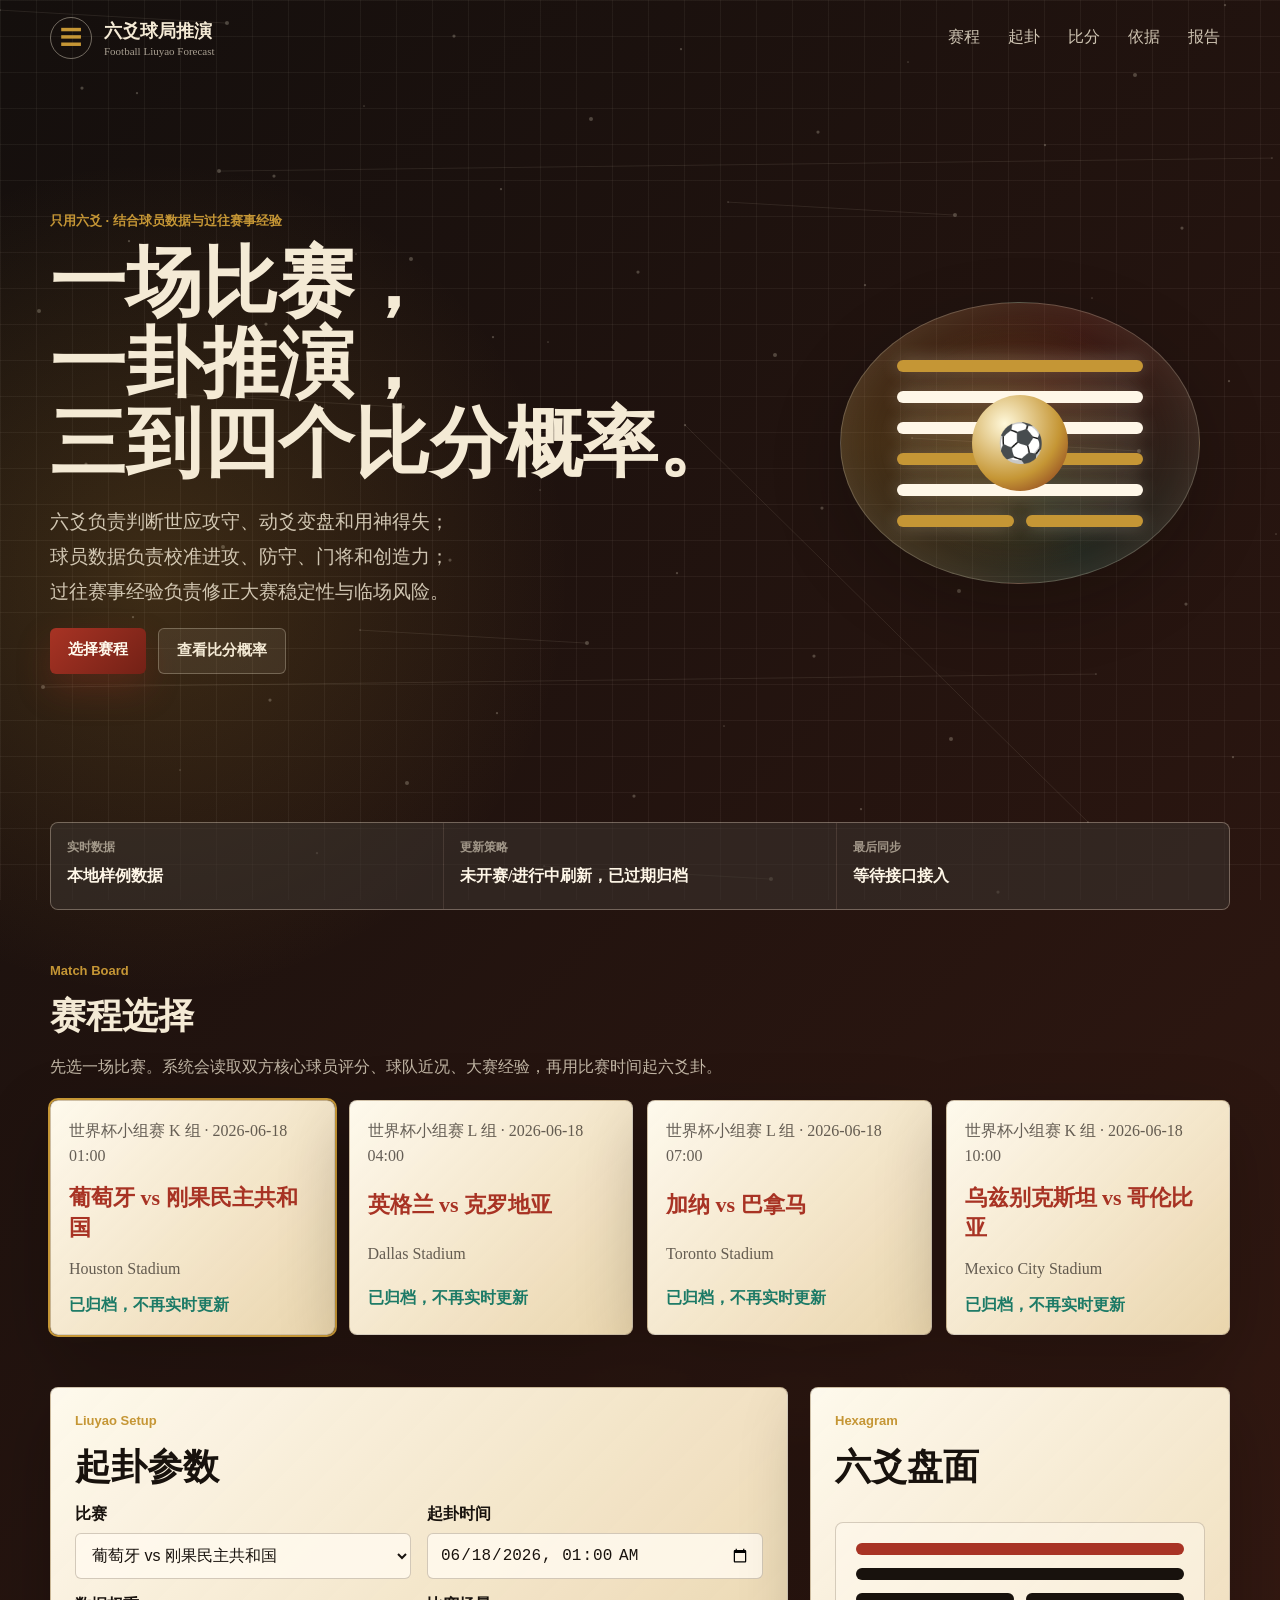
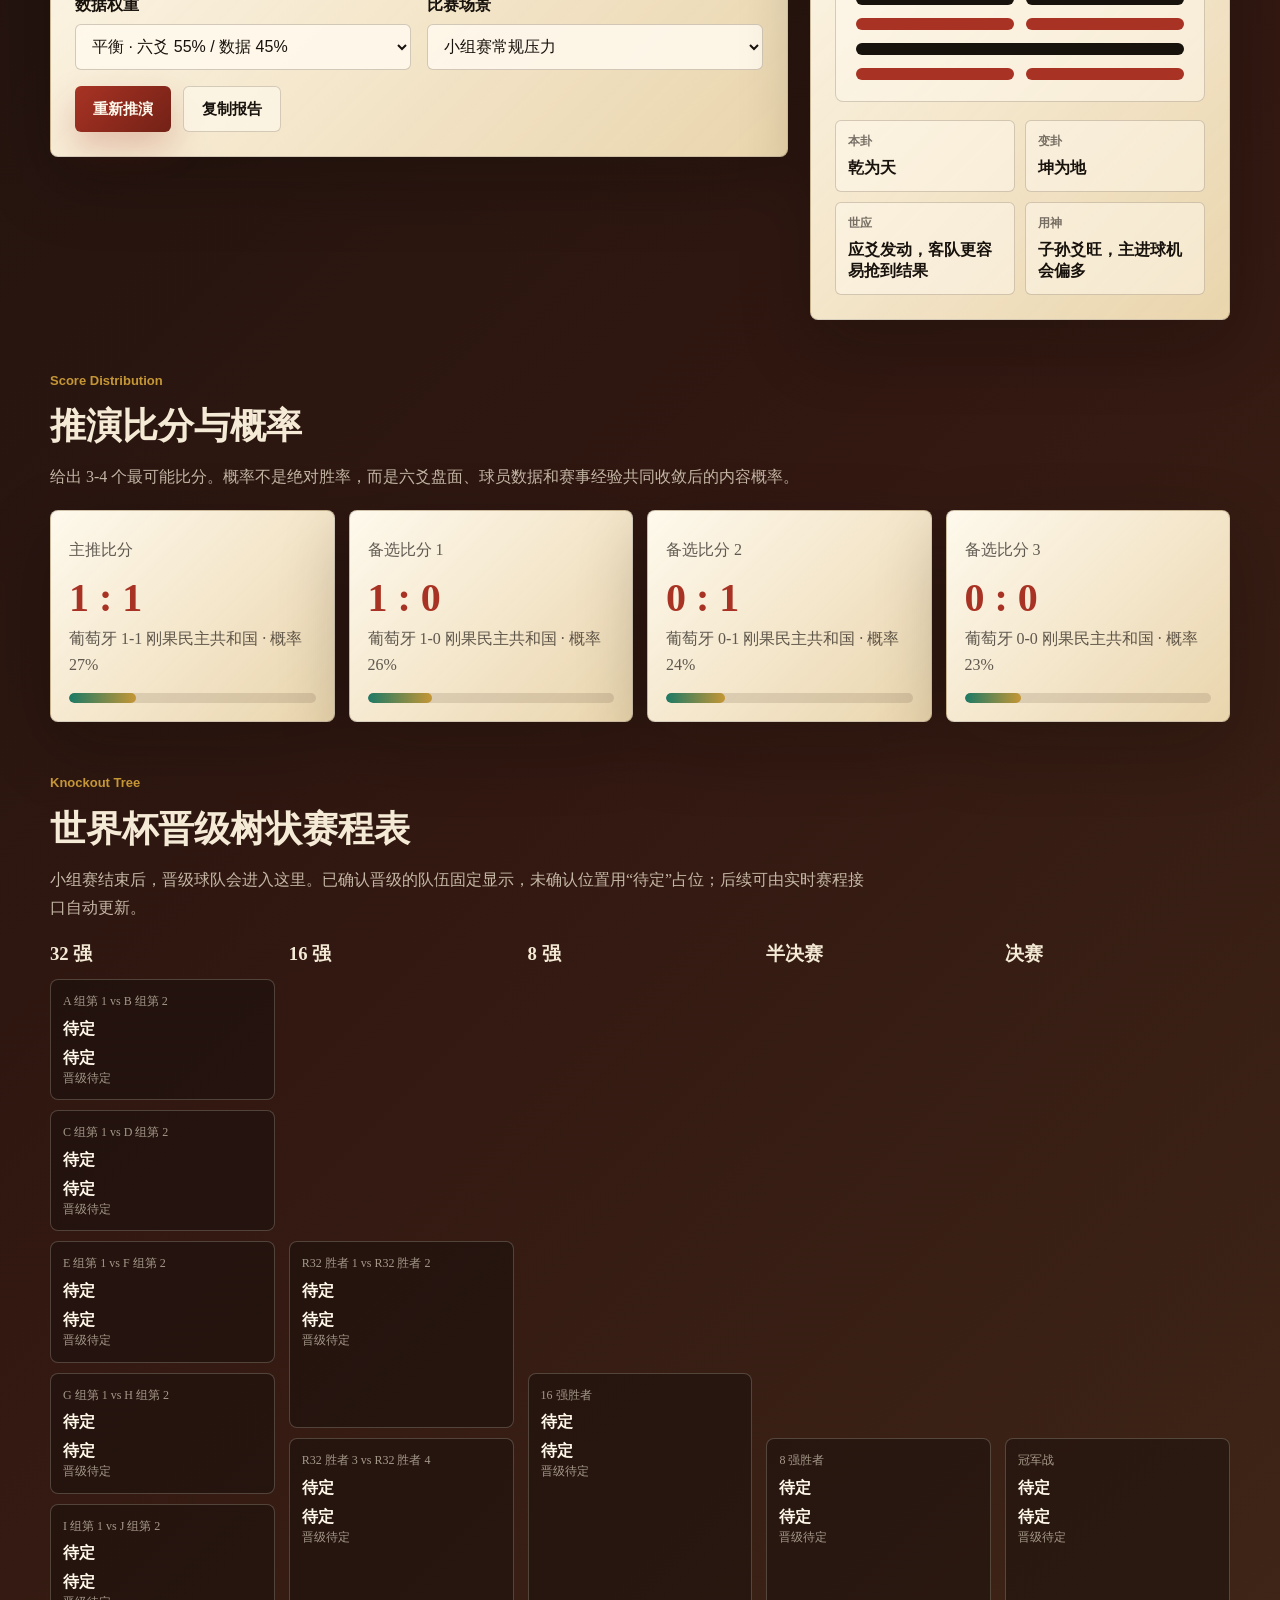
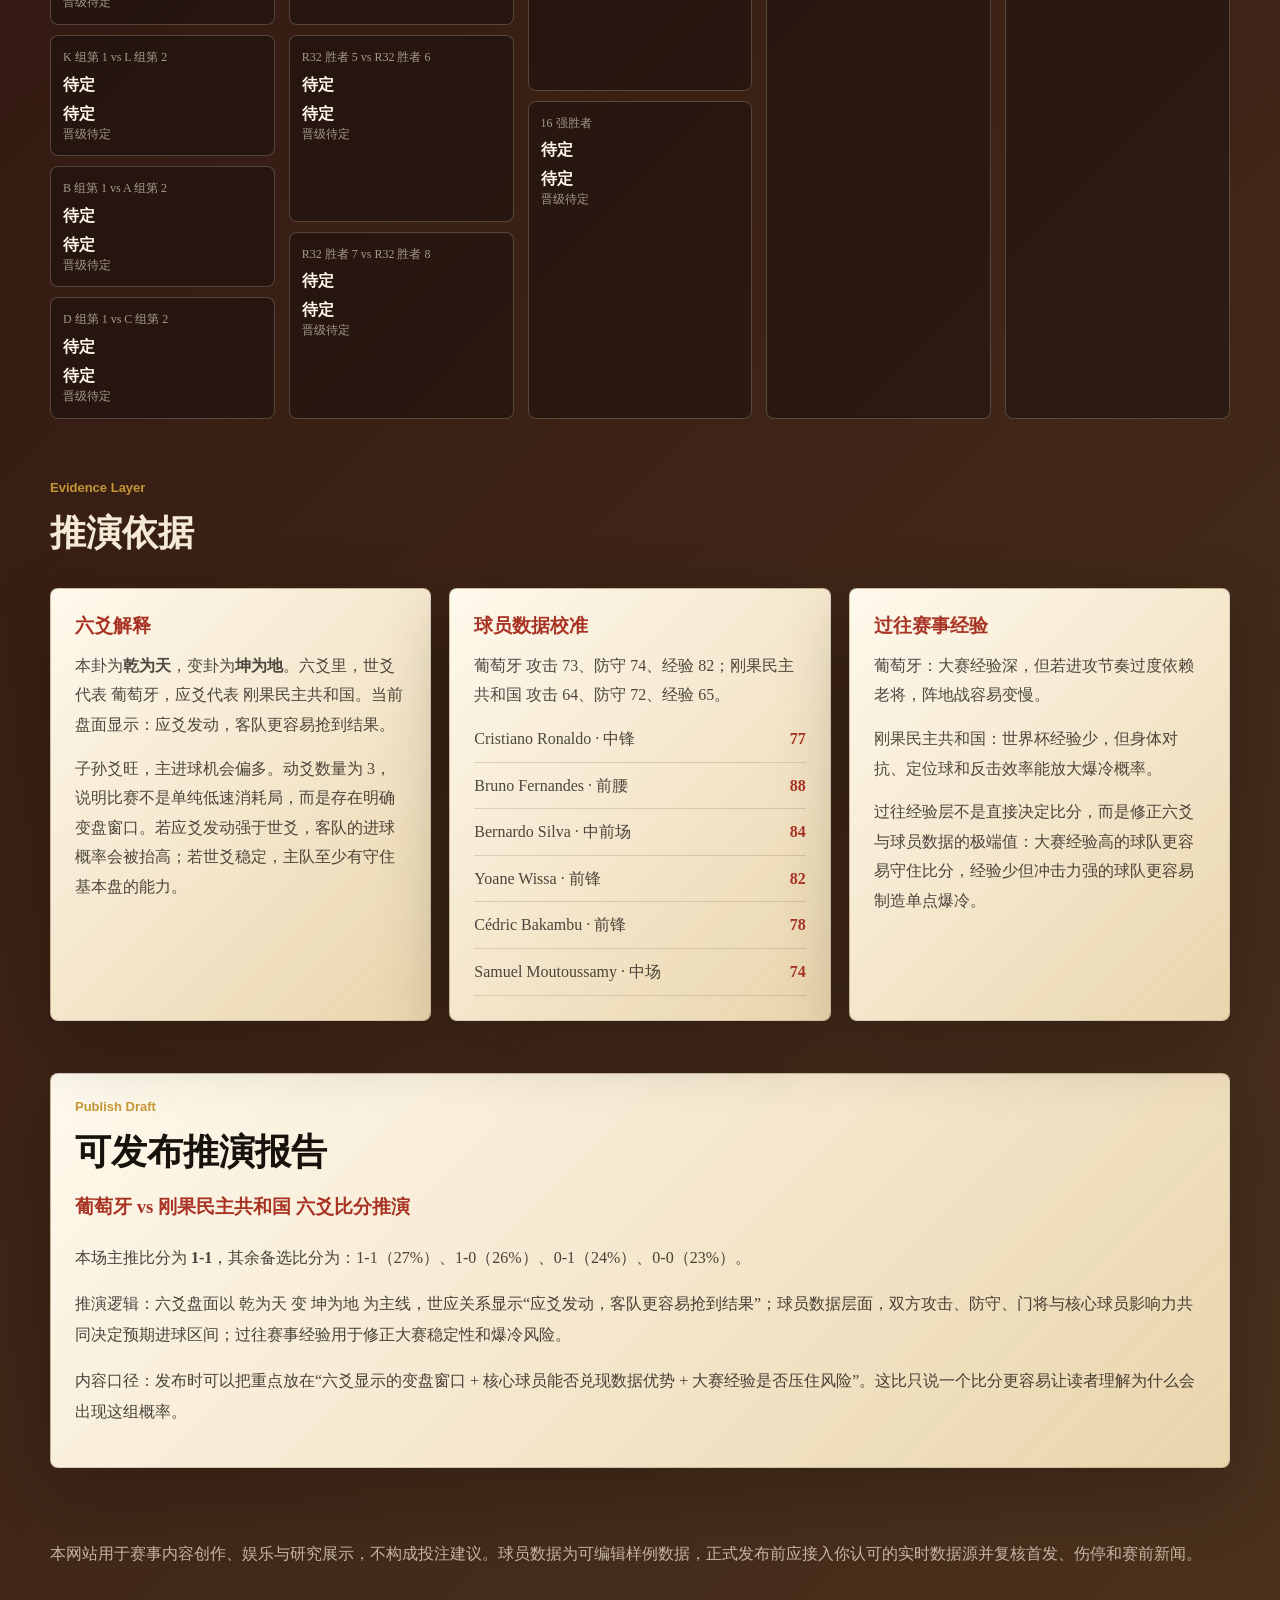
==== index.html @ 59a8d01c "Add files via upload" ====
<!doctype html>
<html lang="zh-CN">
  <head>
    <meta charset="UTF-8" />
    <meta name="viewport" content="width=device-width, initial-scale=1.0" />
    <title>六爻球局推演 | World Cup Liuyao Lab</title>
    <link rel="stylesheet" href="./styles.css" />
  </head>
  <body>
    <canvas id="sky" aria-hidden="true"></canvas>
    <div class="page-shell">
      <header class="site-header">
        <a class="brand" href="./index.html" aria-label="六爻球局推演首页">
          <span class="brand-mark">☰</span>
          <span>
            <strong>六爻球局推演</strong>
            <small>Football Liuyao Forecast</small>
          </span>
        </a>
        <nav class="top-nav" aria-label="主导航">
          <a href="#matches">赛程</a>
          <a href="#reading">起卦</a>
          <a href="#scores">比分</a>
          <a href="#evidence">依据</a>
          <a href="#report">报告</a>
        </nav>
      </header>

      <main>
        <section class="hero" aria-labelledby="hero-title">
          <div class="hero-copy">
            <p class="eyebrow">只用六爻 · 结合球员数据与过往赛事经验</p>
            <h1 id="hero-title">
              <span>一场比赛，</span>
              <span>一卦推演，</span>
              <span>三到四个比分概率。</span>
            </h1>
            <p class="hero-lead">
              <span>六爻负责判断世应攻守、动爻变盘和用神得失；</span>
              <span>球员数据负责校准进攻、防守、门将和创造力；</span>
              <span>过往赛事经验负责修正大赛稳定性与临场风险。</span>
            </p>
            <div class="hero-actions">
              <a class="primary-link" href="#matches">选择赛程</a>
              <a class="ghost-link" href="#scores">查看比分概率</a>
            </div>
          </div>

          <div class="hexagram-stage" aria-label="六爻动态卦象">
            <div id="hero-hexagram" class="hero-hexagram"></div>
            <div class="hexagram-core">⚽</div>
          </div>
        </section>

        <section class="live-strip" aria-label="实时数据状态">
          <div>
            <span>实时数据</span>
            <strong id="live-source">本地样例数据</strong>
          </div>
          <div>
            <span>更新策略</span>
            <strong>未开赛/进行中刷新，已过期归档</strong>
          </div>
          <div>
            <span>最后同步</span>
            <strong id="last-sync">等待接口接入</strong>
          </div>
        </section>

        <section id="matches" class="section-block" aria-labelledby="matches-title">
          <div class="section-title">
            <p class="eyebrow">Match Board</p>
            <h2 id="matches-title">赛程选择</h2>
            <p>先选一场比赛。系统会读取双方核心球员评分、球队近况、大赛经验，再用比赛时间起六爻卦。</p>
          </div>
          <div id="match-list" class="match-list"></div>
        </section>

        <section id="reading" class="reading-grid" aria-labelledby="reading-title">
          <div class="panel control-panel">
            <div class="panel-head">
              <p class="eyebrow">Liuyao Setup</p>
              <h2 id="reading-title">起卦参数</h2>
            </div>
            <form id="match-form">
              <label>
                比赛
                <select id="match-select" name="match"></select>
              </label>
              <label>
                起卦时间
                <input id="cast-time" type="datetime-local" value="2026-06-18T01:00" />
              </label>
              <label>
                数据权重
                <select id="data-weight">
                  <option value="balanced" selected>平衡 · 六爻 55% / 数据 45%</option>
                  <option value="liuyao">偏六爻 · 六爻 70% / 数据 30%</option>
                  <option value="data">偏数据 · 六爻 35% / 数据 65%</option>
                </select>
              </label>
              <label>
                比赛场景
                <select id="match-context">
                  <option value="group" selected>小组赛常规压力</option>
                  <option value="mustwin">必须抢分</option>
                  <option value="cautious">双方谨慎</option>
                </select>
              </label>
              <div class="button-row">
                <button type="submit">重新推演</button>
                <button id="copy-report" type="button" class="secondary-button">复制报告</button>
              </div>
            </form>
          </div>

          <aside class="panel hexagram-panel">
            <div class="panel-head">
              <p class="eyebrow">Hexagram</p>
              <h2>六爻盘面</h2>
            </div>
            <div id="hexagram-lines" class="hexagram-lines"></div>
            <dl class="signal-list">
              <div><dt>本卦</dt><dd id="base-gua">雷火丰</dd></div>
              <div><dt>变卦</dt><dd id="changed-gua">风雷益</dd></div>
              <div><dt>世应</dt><dd id="shi-ying">世爻受制，应爻发动</dd></div>
              <div><dt>用神</dt><dd id="useful-god">子孙爻主进球</dd></div>
            </dl>
          </aside>
        </section>

        <section id="scores" class="section-block" aria-labelledby="scores-title">
          <div class="section-title">
            <p class="eyebrow">Score Distribution</p>
            <h2 id="scores-title">推演比分与概率</h2>
            <p>给出 3-4 个最可能比分。概率不是绝对胜率，而是六爻盘面、球员数据和赛事经验共同收敛后的内容概率。</p>
          </div>
          <div id="score-list" class="score-list"></div>
        </section>

        <section id="bracket" class="section-block" aria-labelledby="bracket-title">
          <div class="section-title">
            <p class="eyebrow">Knockout Tree</p>
            <h2 id="bracket-title">世界杯晋级树状赛程表</h2>
            <p>小组赛结束后，晋级球队会进入这里。已确认晋级的队伍固定显示，未确认位置用“待定”占位；后续可由实时赛程接口自动更新。</p>
          </div>
          <div id="bracket-tree" class="bracket-tree"></div>
        </section>

        <section id="evidence" class="evidence-grid" aria-labelledby="evidence-title">
          <div class="section-title wide-title">
            <p class="eyebrow">Evidence Layer</p>
            <h2 id="evidence-title">推演依据</h2>
          </div>
          <article class="panel evidence-panel">
            <h3>六爻解释</h3>
            <div id="liuyao-analysis" class="analysis-copy"></div>
          </article>
          <article class="panel evidence-panel">
            <h3>球员数据校准</h3>
            <div id="player-analysis" class="analysis-copy"></div>
          </article>
          <article class="panel evidence-panel">
            <h3>过往赛事经验</h3>
            <div id="history-analysis" class="analysis-copy"></div>
          </article>
        </section>

        <section id="report" class="panel report-panel" aria-labelledby="report-title">
          <div class="panel-head">
            <p class="eyebrow">Publish Draft</p>
            <h2 id="report-title">可发布推演报告</h2>
          </div>
          <div id="report-body" class="report-body"></div>
        </section>
      </main>

      <footer class="site-footer">
        <p>本网站用于赛事内容创作、娱乐与研究展示，不构成投注建议。球员数据为可编辑样例数据，正式发布前应接入你认可的实时数据源并复核首发、伤停和赛前新闻。</p>
      </footer>
    </div>

    <script src="./data.js"></script>
    <script src="./app.js"></script>
  </body>
</html>
---- styles.css ----
:root {
  --ink: #18120d;
  --paper: #f4ead5;
  --paper-strong: #fff7e8;
  --line: rgba(73, 51, 30, 0.22);
  --gold: #c59635;
  --red: #a83324;
  --jade: #1c7a66;
  --night: #24160f;
  --shadow: 0 24px 70px rgba(10, 8, 6, 0.24);
}

* {
  box-sizing: border-box;
  min-width: 0;
}

html {
  scroll-behavior: smooth;
}

body {
  margin: 0;
  color: var(--ink);
  font-family: "Microsoft YaHei", "Noto Serif SC", serif;
  background:
    radial-gradient(circle at 12% 12%, rgba(197, 150, 53, 0.2), transparent 26rem),
    linear-gradient(135deg, #140f0d, #321811 48%, #4a321d);
  overflow-x: hidden;
}

body::before {
  position: fixed;
  inset: 0;
  z-index: -2;
  content: "";
  background-image:
    linear-gradient(rgba(244, 234, 213, 0.055) 1px, transparent 1px),
    linear-gradient(90deg, rgba(244, 234, 213, 0.055) 1px, transparent 1px);
  background-size: 36px 36px;
}

#sky {
  position: fixed;
  inset: 0;
  z-index: -1;
  width: 100%;
  height: 100%;
  opacity: 0.58;
}

.page-shell {
  width: min(1180px, calc(100% - 32px));
  margin: 0 auto;
}

.site-header {
  display: flex;
  align-items: center;
  justify-content: space-between;
  min-height: 76px;
  gap: 20px;
  color: var(--paper);
}

.brand {
  display: inline-flex;
  align-items: center;
  gap: 12px;
  color: inherit;
  text-decoration: none;
}

.brand-mark {
  display: grid;
  width: 42px;
  height: 42px;
  place-items: center;
  border: 1px solid rgba(244, 234, 213, 0.42);
  border-radius: 50%;
  color: var(--gold);
  font-size: 22px;
}

.brand strong,
.brand small {
  display: block;
}

.brand strong {
  font-size: 18px;
}

.brand small {
  margin-top: 2px;
  color: rgba(244, 234, 213, 0.65);
  font-size: 11px;
  font-family: Georgia, serif;
}

.top-nav {
  display: flex;
  flex-wrap: wrap;
  justify-content: flex-end;
  gap: 8px;
}

.top-nav a {
  color: rgba(244, 234, 213, 0.82);
  text-decoration: none;
  padding: 9px 10px;
  border-bottom: 1px solid transparent;
}

.top-nav a:hover {
  color: var(--paper-strong);
  border-color: var(--gold);
}

.hero {
  display: grid;
  grid-template-columns: minmax(0, 1fr) minmax(300px, 420px);
  gap: 46px;
  align-items: center;
  min-height: calc(100vh - 130px);
  padding: 40px 0 76px;
  color: var(--paper);
}

.eyebrow {
  margin: 0 0 12px;
  color: var(--gold);
  font: 800 13px/1.4 "Microsoft YaHei", sans-serif;
}

h1,
h2,
h3,
p {
  margin-top: 0;
}

h1 {
  margin-bottom: 20px;
  font: 900 clamp(42px, 7vw, 76px) / 1.06 "Noto Serif SC", "Microsoft YaHei", serif;
  letter-spacing: 0;
}

h1 span,
.hero-lead span {
  display: block;
}

.hero-lead {
  max-width: 720px;
  color: rgba(244, 234, 213, 0.82);
  font-size: 19px;
  line-height: 1.85;
}

.hero-actions,
.button-row {
  display: flex;
  flex-wrap: wrap;
  gap: 12px;
}

.primary-link,
.ghost-link,
button,
.secondary-button {
  min-height: 46px;
  border: 0;
  border-radius: 6px;
  padding: 12px 18px;
  font: 800 15px/1.2 "Microsoft YaHei", sans-serif;
  text-decoration: none;
  cursor: pointer;
}

.primary-link,
button {
  color: #fff9ec;
  background: linear-gradient(135deg, var(--red), #732116);
  box-shadow: 0 16px 34px rgba(168, 51, 36, 0.25);
}

.ghost-link,
.secondary-button {
  color: var(--paper);
  background: rgba(244, 234, 213, 0.08);
  border: 1px solid rgba(244, 234, 213, 0.28);
  box-shadow: none;
}

.secondary-button {
  color: var(--ink);
  background: rgba(255, 250, 238, 0.62);
  border-color: var(--line);
}

.hexagram-stage {
  position: relative;
  display: grid;
  min-height: 420px;
  place-items: center;
}

.hero-hexagram {
  display: grid;
  gap: 18px;
  width: min(360px, 80vw);
  padding: 56px;
  border: 1px solid rgba(244, 234, 213, 0.26);
  border-radius: 50%;
  background:
    radial-gradient(circle, rgba(197, 150, 53, 0.2), transparent 56%),
    conic-gradient(from 30deg, rgba(168, 51, 36, 0.18), rgba(28, 122, 102, 0.18), rgba(197, 150, 53, 0.22), rgba(168, 51, 36, 0.18));
  box-shadow: inset 0 0 44px rgba(244, 234, 213, 0.1), var(--shadow);
}

.hex-line {
  display: grid;
  grid-template-columns: 1fr;
  gap: 12px;
  min-height: 13px;
  align-items: center;
}

.hex-line.broken {
  grid-template-columns: 1fr 1fr;
}

.hex-line::before,
.hex-line::after {
  display: block;
  height: 12px;
  border-radius: 999px;
  background: var(--paper-strong);
  content: "";
  box-shadow: 0 0 18px rgba(244, 234, 213, 0.3);
}

.hex-line.solid::after {
  display: none;
}

.hex-line.moving::before,
.hex-line.moving::after {
  background: var(--gold);
}

.hexagram-core {
  position: absolute;
  display: grid;
  width: 96px;
  height: 96px;
  place-items: center;
  border-radius: 50%;
  background: radial-gradient(circle at 34% 30%, #fff8da, var(--gold) 60%, #7a2518);
  font-size: 38px;
}

.section-block,
.reading-grid,
.evidence-grid,
.report-panel {
  margin-bottom: 52px;
}

.live-strip {
  display: grid;
  grid-template-columns: repeat(3, 1fr);
  gap: 1px;
  overflow: hidden;
  margin: -24px 0 52px;
  border: 1px solid rgba(244, 234, 213, 0.24);
  border-radius: 8px;
  color: var(--paper);
  background: rgba(244, 234, 213, 0.18);
}

.live-strip div {
  min-height: 86px;
  padding: 16px;
  background: rgba(20, 15, 13, 0.46);
}

.live-strip span,
.live-strip strong {
  display: block;
}

.live-strip span {
  color: rgba(244, 234, 213, 0.58);
  font-size: 12px;
  font-weight: 800;
}

.live-strip strong {
  margin-top: 8px;
  color: var(--paper-strong);
  line-height: 1.45;
}

.section-title {
  color: var(--paper);
  margin-bottom: 18px;
}

.section-title h2,
.panel-head h2 {
  margin-bottom: 12px;
  font-size: clamp(25px, 3vw, 36px);
}

.section-title p:not(.eyebrow) {
  max-width: 820px;
  color: rgba(244, 234, 213, 0.76);
  line-height: 1.8;
}

.match-list,
.score-list {
  display: grid;
  grid-template-columns: repeat(4, minmax(0, 1fr));
  gap: 14px;
}

.match-card,
.score-card,
.panel {
  border: 1px solid var(--line);
  border-radius: 8px;
  background:
    linear-gradient(135deg, rgba(255, 250, 238, 0.94), rgba(232, 209, 165, 0.84)),
    var(--paper);
  box-shadow: var(--shadow);
}

.match-card {
  display: grid;
  gap: 14px;
  min-height: 210px;
  padding: 18px;
  cursor: pointer;
}

.match-card.active {
  outline: 2px solid var(--gold);
}

.match-card strong {
  color: var(--red);
  font-size: 22px;
}

.match-card span {
  color: rgba(24, 18, 13, 0.66);
  line-height: 1.55;
}

.match-card b {
  color: var(--jade);
}

.reading-grid {
  display: grid;
  grid-template-columns: minmax(0, 1fr) minmax(320px, 420px);
  gap: 22px;
  align-items: start;
}

.panel {
  padding: 24px;
}

form {
  display: grid;
  grid-template-columns: repeat(2, minmax(0, 1fr));
  gap: 16px;
}

label {
  display: grid;
  gap: 8px;
  font-weight: 800;
}

input,
select {
  width: 100%;
  min-height: 46px;
  border: 1px solid rgba(73, 51, 30, 0.24);
  border-radius: 6px;
  padding: 10px 12px;
  color: var(--ink);
  background: rgba(255, 250, 238, 0.86);
  font-size: 16px;
}

.button-row {
  grid-column: 1 / -1;
}

.hexagram-panel {
  display: grid;
  gap: 18px;
}

.hexagram-lines {
  display: grid;
  gap: 12px;
  padding: 20px;
  border: 1px solid var(--line);
  border-radius: 8px;
  background: rgba(255, 250, 238, 0.52);
}

.hexagram-lines .hex-line::before,
.hexagram-lines .hex-line::after {
  background: var(--ink);
  box-shadow: none;
}

.hexagram-lines .hex-line.moving::before,
.hexagram-lines .hex-line.moving::after {
  background: var(--red);
}

.signal-list {
  display: grid;
  grid-template-columns: repeat(2, 1fr);
  gap: 10px;
  margin: 0;
}

.signal-list div {
  border: 1px solid var(--line);
  border-radius: 6px;
  padding: 12px;
  background: rgba(255, 250, 238, 0.5);
}

.signal-list dt {
  color: rgba(24, 18, 13, 0.58);
  font-size: 12px;
  font-weight: 800;
}

.signal-list dd {
  margin: 8px 0 0;
  font-weight: 900;
}

.score-card {
  overflow: hidden;
  padding: 18px;
}

.bracket-tree {
  display: grid;
  grid-template-columns: repeat(5, minmax(220px, 1fr));
  gap: 14px;
  overflow-x: auto;
  padding-bottom: 8px;
}

.bracket-round {
  display: grid;
  gap: 12px;
  min-width: 220px;
}

.bracket-round h3 {
  margin: 0;
  color: var(--paper);
}

.bracket-matches {
  display: grid;
  gap: 10px;
}

.bracket-match {
  border: 1px solid rgba(244, 234, 213, 0.22);
  border-radius: 8px;
  padding: 12px;
  color: var(--paper);
  background: rgba(20, 15, 13, 0.46);
}

.bracket-match span,
.bracket-match em {
  display: block;
  color: rgba(244, 234, 213, 0.62);
  font-size: 12px;
  font-style: normal;
  line-height: 1.55;
}

.bracket-match strong {
  display: block;
  margin-top: 8px;
  color: var(--paper-strong);
}

.bracket-match strong.winner {
  color: var(--gold);
}

.score-card strong {
  display: block;
  color: var(--red);
  font: 900 40px/1 Georgia, serif;
}

.score-card span {
  display: block;
  margin: 8px 0 16px;
  color: rgba(24, 18, 13, 0.68);
  line-height: 1.6;
}

.probability-bar {
  height: 10px;
  overflow: hidden;
  border-radius: 999px;
  background: rgba(73, 51, 30, 0.14);
}

.probability-bar i {
  display: block;
  height: 100%;
  border-radius: inherit;
  background: linear-gradient(90deg, var(--jade), var(--gold));
}

.evidence-grid {
  display: grid;
  grid-template-columns: repeat(3, minmax(0, 1fr));
  gap: 18px;
}

.wide-title {
  grid-column: 1 / -1;
  margin-bottom: 0;
}

.evidence-panel h3 {
  margin-bottom: 12px;
  color: var(--red);
}

.analysis-copy {
  display: grid;
  gap: 14px;
  color: rgba(24, 18, 13, 0.76);
  line-height: 1.85;
}

.analysis-copy p {
  margin: 0;
}

.player-table {
  display: grid;
  gap: 8px;
}

.player-row {
  display: grid;
  grid-template-columns: minmax(0, 1fr) auto;
  gap: 10px;
  border-bottom: 1px solid rgba(73, 51, 30, 0.16);
  padding-bottom: 8px;
}

.player-row b {
  color: var(--red);
}

.report-body {
  color: rgba(24, 18, 13, 0.78);
  line-height: 1.9;
}

.report-body h3 {
  color: var(--red);
}

.site-footer {
  padding: 20px 0 34px;
  color: rgba(244, 234, 213, 0.72);
  line-height: 1.7;
}

@media (max-width: 920px) {
  .hero,
  .reading-grid,
  .evidence-grid {
    grid-template-columns: 1fr;
  }

  .match-list,
  .score-list {
    grid-template-columns: repeat(2, minmax(0, 1fr));
  }

  .live-strip {
    grid-template-columns: 1fr;
  }
}

@media (max-width: 640px) {
  .page-shell {
    width: min(100% - 22px, 1180px);
  }

  .site-header {
    align-items: flex-start;
    flex-direction: column;
    padding: 14px 0;
  }

  .top-nav {
    justify-content: flex-start;
  }

  h1 {
    font-size: 34px;
  }

  .hero-lead {
    font-size: 16px;
    word-break: break-all;
  }

  .hero {
    min-height: auto;
    padding-top: 28px;
  }

  .hexagram-stage {
    min-height: 330px;
  }

  form,
  .match-list,
  .score-list,
  .signal-list {
    grid-template-columns: 1fr;
  }

  .panel {
    padding: 18px;
  }
}
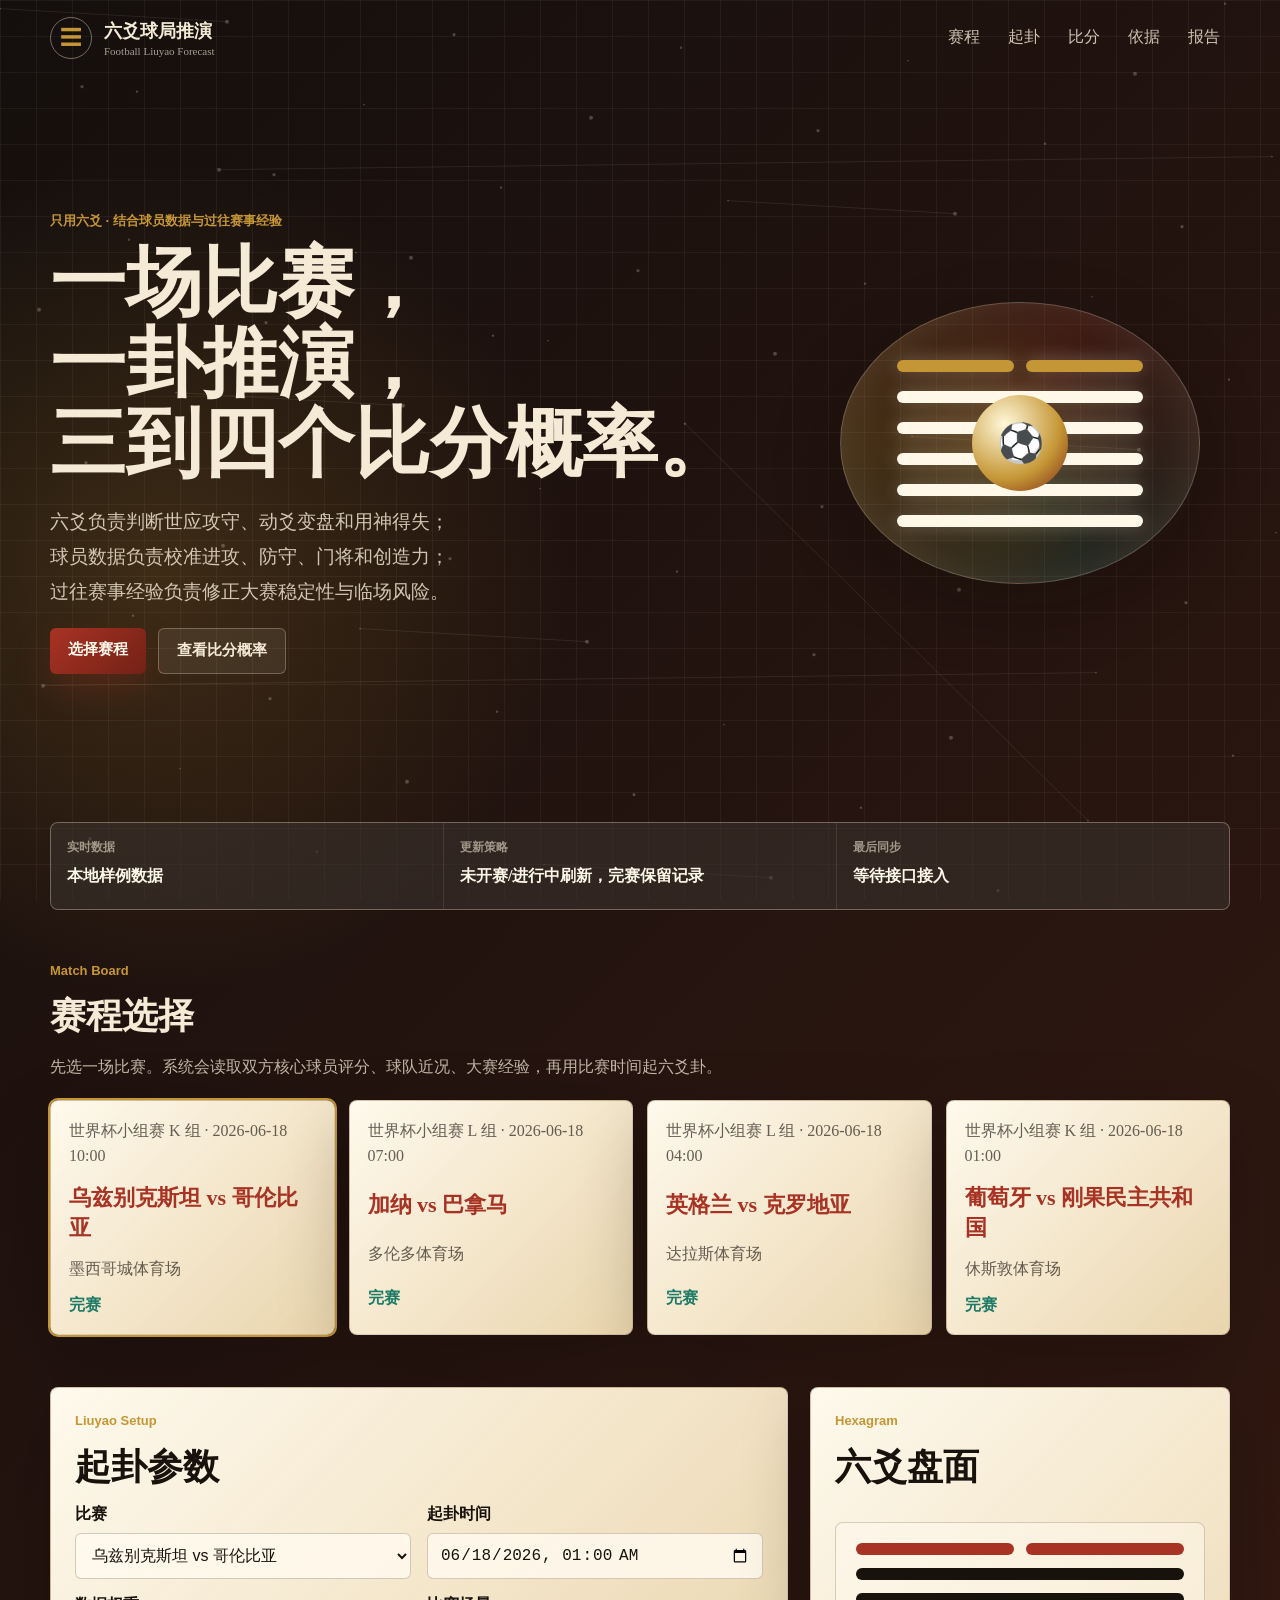
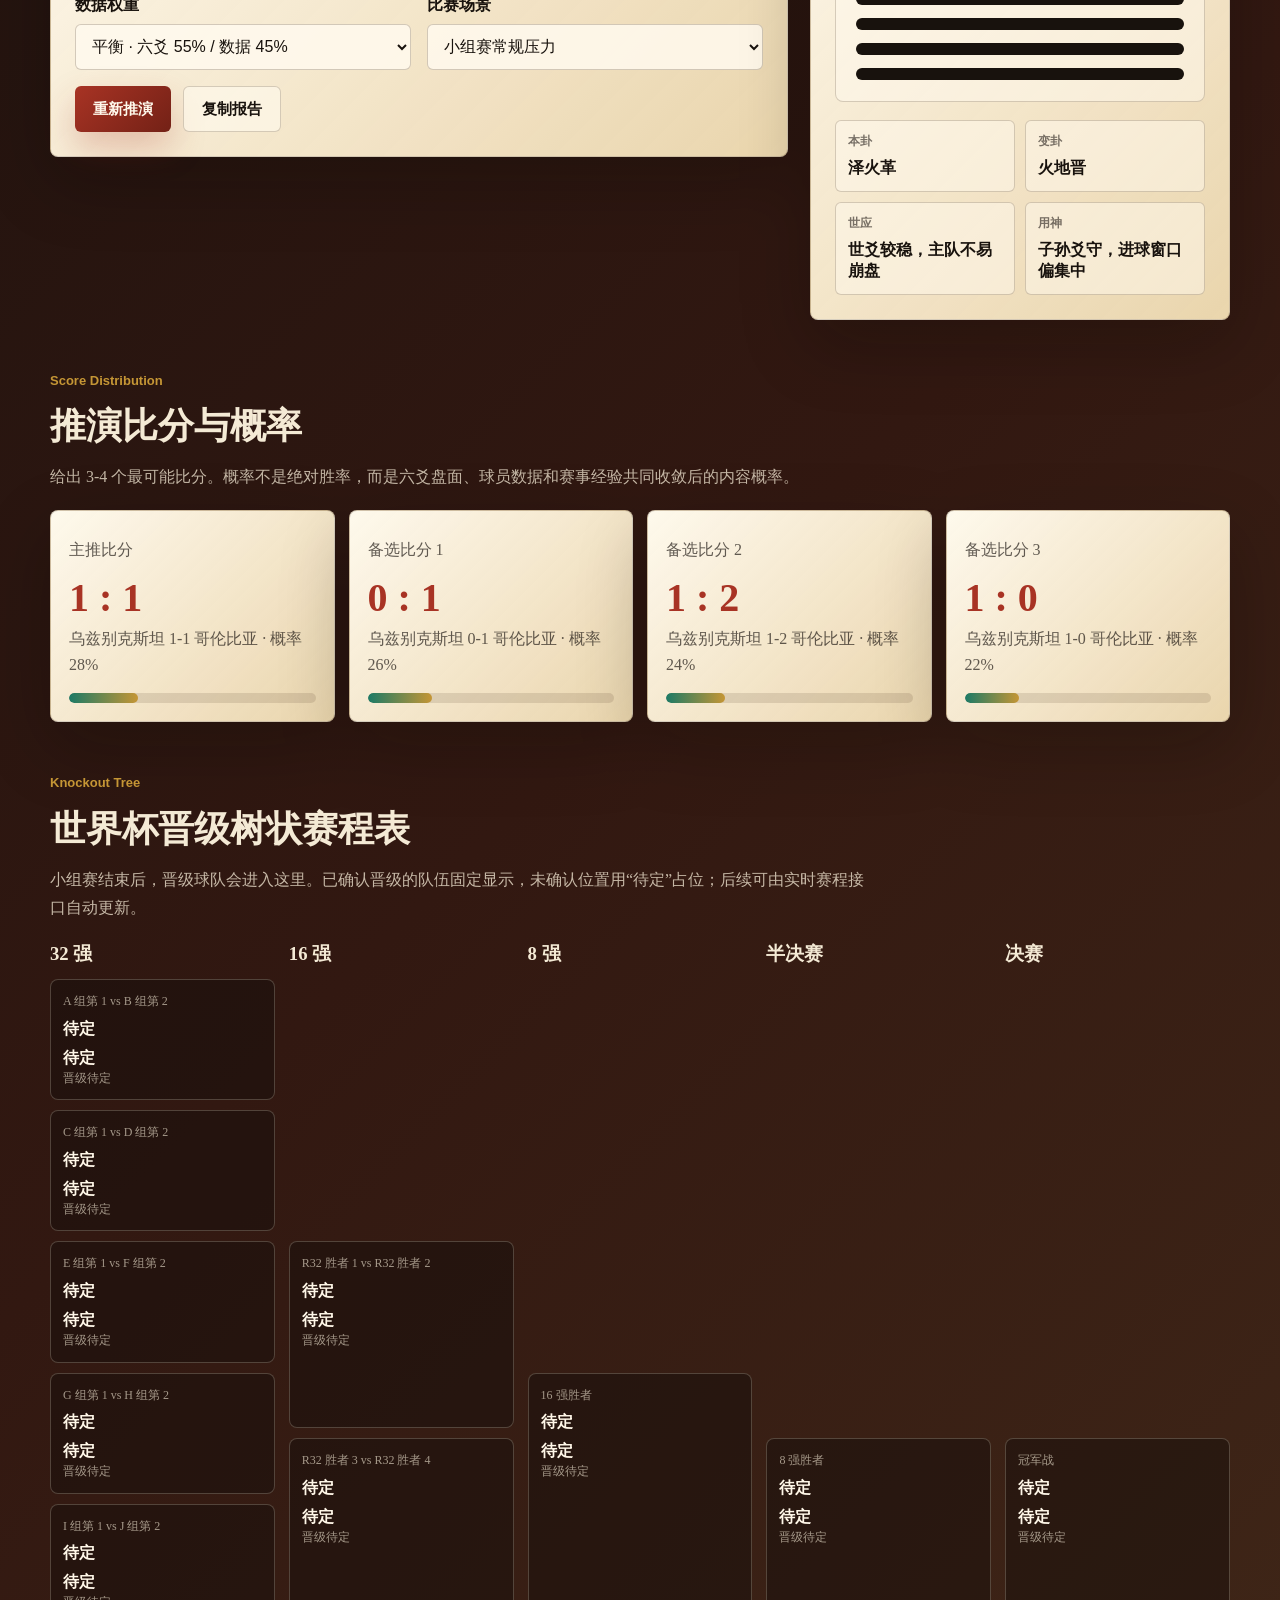
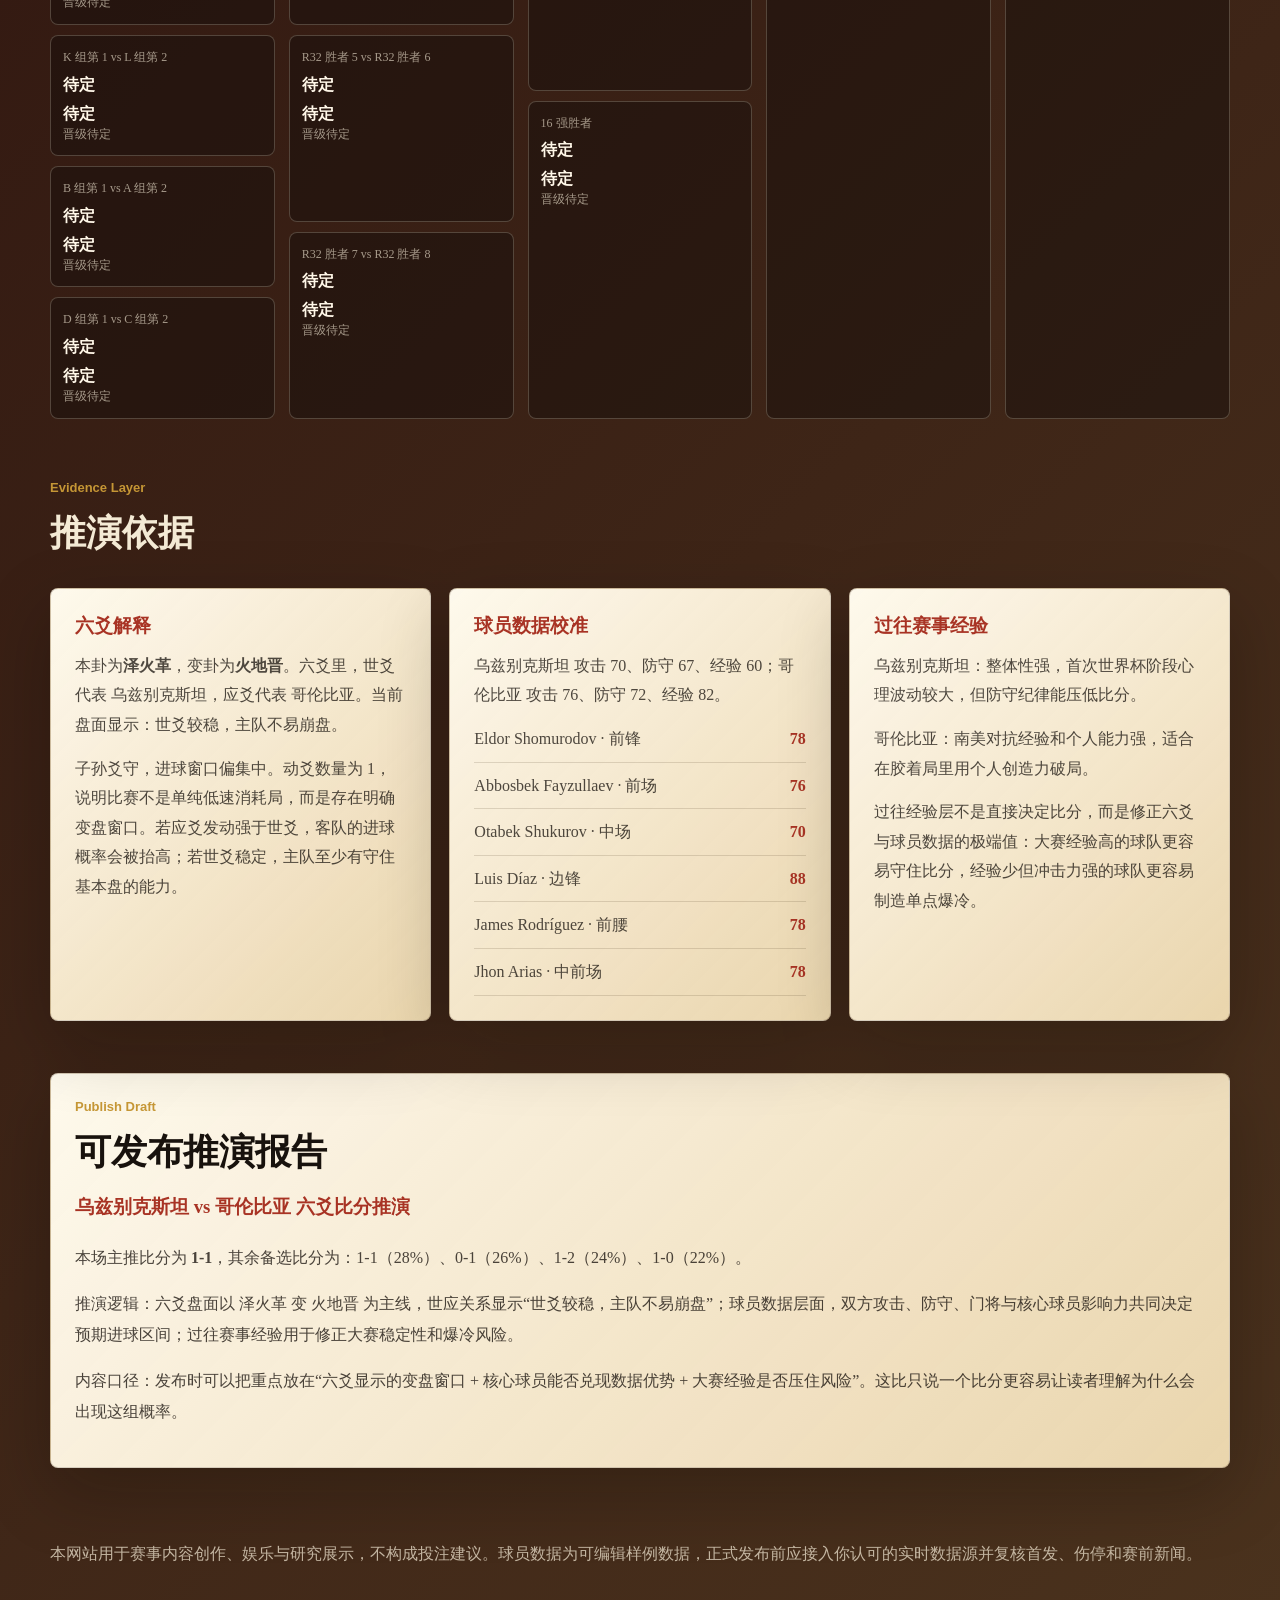
==== commit 4da9efc9: "Add files via upload" ====
--- a/index.html
+++ b/index.html
@@ -59,7 +59,7 @@
           </div>
           <div>
             <span>更新策略</span>
-            <strong>未开赛/进行中刷新，已过期归档</strong>
+            <strong>未开赛/进行中刷新，完赛保留记录</strong>
           </div>
           <div>
             <span>最后同步</span>
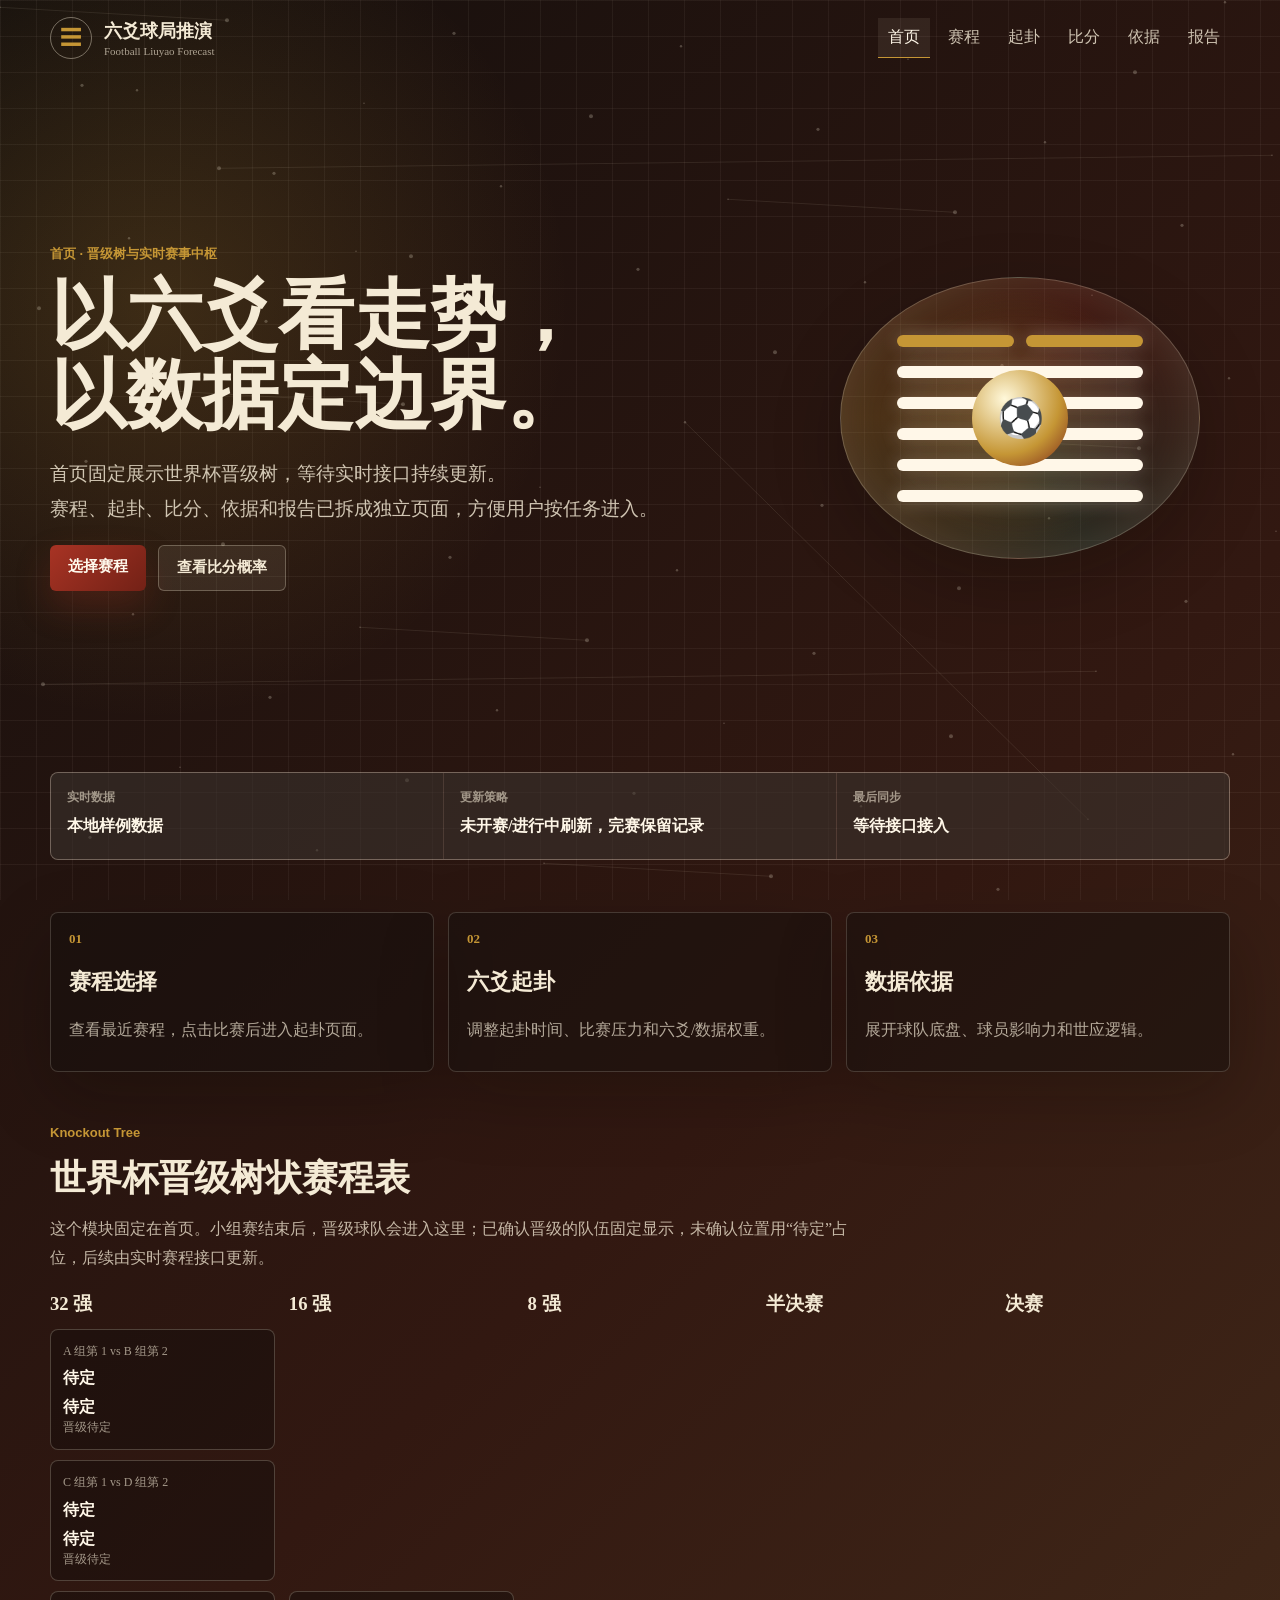
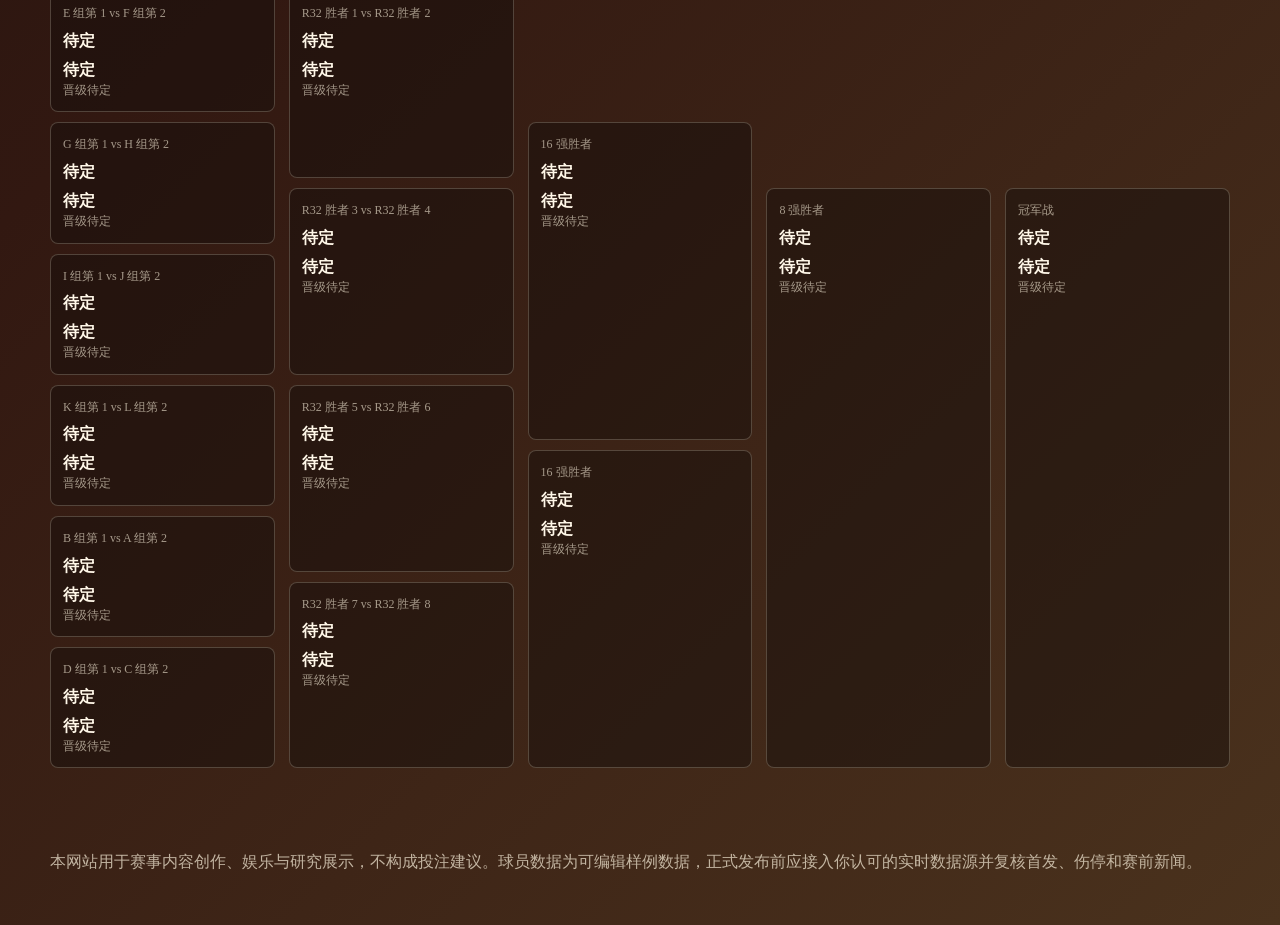
==== commit 7e6b6852: "Add files via upload" ====
--- a/index.html
+++ b/index.html
@@ -3,7 +3,7 @@
   <head>
     <meta charset="UTF-8" />
     <meta name="viewport" content="width=device-width, initial-scale=1.0" />
-    <title>六爻球局推演 | World Cup Liuyao Lab</title>
+    <title>六爻球局推演 | 首页</title>
     <link rel="stylesheet" href="./styles.css" />
   </head>
   <body>
@@ -18,31 +18,30 @@
           </span>
         </a>
         <nav class="top-nav" aria-label="主导航">
-          <a href="#matches">赛程</a>
-          <a href="#reading">起卦</a>
-          <a href="#scores">比分</a>
-          <a href="#evidence">依据</a>
-          <a href="#report">报告</a>
+          <a class="active" href="./index.html">首页</a>
+          <a href="./matches.html">赛程</a>
+          <a href="./reading.html">起卦</a>
+          <a href="./scores.html">比分</a>
+          <a href="./evidence.html">依据</a>
+          <a href="./report.html">报告</a>
         </nav>
       </header>
 
       <main>
-        <section class="hero" aria-labelledby="hero-title">
+        <section class="hero home-hero" aria-labelledby="hero-title">
           <div class="hero-copy">
-            <p class="eyebrow">只用六爻 · 结合球员数据与过往赛事经验</p>
+            <p class="eyebrow">首页 · 晋级树与实时赛事中枢</p>
             <h1 id="hero-title">
-              <span>一场比赛，</span>
-              <span>一卦推演，</span>
-              <span>三到四个比分概率。</span>
+              <span>以六爻看走势，</span>
+              <span>以数据定边界。</span>
             </h1>
             <p class="hero-lead">
-              <span>六爻负责判断世应攻守、动爻变盘和用神得失；</span>
-              <span>球员数据负责校准进攻、防守、门将和创造力；</span>
-              <span>过往赛事经验负责修正大赛稳定性与临场风险。</span>
+              <span>首页固定展示世界杯晋级树，等待实时接口持续更新。</span>
+              <span>赛程、起卦、比分、依据和报告已拆成独立页面，方便用户按任务进入。</span>
             </p>
             <div class="hero-actions">
-              <a class="primary-link" href="#matches">选择赛程</a>
-              <a class="ghost-link" href="#scores">查看比分概率</a>
+              <a class="primary-link" href="./matches.html">选择赛程</a>
+              <a class="ghost-link" href="./scores.html">查看比分概率</a>
             </div>
           </div>
 
@@ -67,111 +66,31 @@
           </div>
         </section>
 
-        <section id="matches" class="section-block" aria-labelledby="matches-title">
-          <div class="section-title">
-            <p class="eyebrow">Match Board</p>
-            <h2 id="matches-title">赛程选择</h2>
-            <p>先选一场比赛。系统会读取双方核心球员评分、球队近况、大赛经验，再用比赛时间起六爻卦。</p>
-          </div>
-          <div id="match-list" class="match-list"></div>
+        <section class="home-actions section-block" aria-label="功能入口">
+          <a class="route-card" href="./matches.html">
+            <span>01</span>
+            <strong>赛程选择</strong>
+            <p>查看最近赛程，点击比赛后进入起卦页面。</p>
+          </a>
+          <a class="route-card" href="./reading.html">
+            <span>02</span>
+            <strong>六爻起卦</strong>
+            <p>调整起卦时间、比赛压力和六爻/数据权重。</p>
+          </a>
+          <a class="route-card" href="./evidence.html">
+            <span>03</span>
+            <strong>数据依据</strong>
+            <p>展开球队底盘、球员影响力和世应逻辑。</p>
+          </a>
         </section>
 
-        <section id="reading" class="reading-grid" aria-labelledby="reading-title">
-          <div class="panel control-panel">
-            <div class="panel-head">
-              <p class="eyebrow">Liuyao Setup</p>
-              <h2 id="reading-title">起卦参数</h2>
-            </div>
-            <form id="match-form">
-              <label>
-                比赛
-                <select id="match-select" name="match"></select>
-              </label>
-              <label>
-                起卦时间
-                <input id="cast-time" type="datetime-local" value="2026-06-18T01:00" />
-              </label>
-              <label>
-                数据权重
-                <select id="data-weight">
-                  <option value="balanced" selected>平衡 · 六爻 55% / 数据 45%</option>
-                  <option value="liuyao">偏六爻 · 六爻 70% / 数据 30%</option>
-                  <option value="data">偏数据 · 六爻 35% / 数据 65%</option>
-                </select>
-              </label>
-              <label>
-                比赛场景
-                <select id="match-context">
-                  <option value="group" selected>小组赛常规压力</option>
-                  <option value="mustwin">必须抢分</option>
-                  <option value="cautious">双方谨慎</option>
-                </select>
-              </label>
-              <div class="button-row">
-                <button type="submit">重新推演</button>
-                <button id="copy-report" type="button" class="secondary-button">复制报告</button>
-              </div>
-            </form>
-          </div>
-
-          <aside class="panel hexagram-panel">
-            <div class="panel-head">
-              <p class="eyebrow">Hexagram</p>
-              <h2>六爻盘面</h2>
-            </div>
-            <div id="hexagram-lines" class="hexagram-lines"></div>
-            <dl class="signal-list">
-              <div><dt>本卦</dt><dd id="base-gua">雷火丰</dd></div>
-              <div><dt>变卦</dt><dd id="changed-gua">风雷益</dd></div>
-              <div><dt>世应</dt><dd id="shi-ying">世爻受制，应爻发动</dd></div>
-              <div><dt>用神</dt><dd id="useful-god">子孙爻主进球</dd></div>
-            </dl>
-          </aside>
-        </section>
-
-        <section id="scores" class="section-block" aria-labelledby="scores-title">
-          <div class="section-title">
-            <p class="eyebrow">Score Distribution</p>
-            <h2 id="scores-title">推演比分与概率</h2>
-            <p>给出 3-4 个最可能比分。概率不是绝对胜率，而是六爻盘面、球员数据和赛事经验共同收敛后的内容概率。</p>
-          </div>
-          <div id="score-list" class="score-list"></div>
-        </section>
-
-        <section id="bracket" class="section-block" aria-labelledby="bracket-title">
+        <section id="bracket" class="section-block bracket-home" aria-labelledby="bracket-title">
           <div class="section-title">
             <p class="eyebrow">Knockout Tree</p>
             <h2 id="bracket-title">世界杯晋级树状赛程表</h2>
-            <p>小组赛结束后，晋级球队会进入这里。已确认晋级的队伍固定显示，未确认位置用“待定”占位；后续可由实时赛程接口自动更新。</p>
+            <p>这个模块固定在首页。小组赛结束后，晋级球队会进入这里；已确认晋级的队伍固定显示，未确认位置用“待定”占位，后续由实时赛程接口更新。</p>
           </div>
           <div id="bracket-tree" class="bracket-tree"></div>
-        </section>
-
-        <section id="evidence" class="evidence-grid" aria-labelledby="evidence-title">
-          <div class="section-title wide-title">
-            <p class="eyebrow">Evidence Layer</p>
-            <h2 id="evidence-title">推演依据</h2>
-          </div>
-          <article class="panel evidence-panel">
-            <h3>六爻解释</h3>
-            <div id="liuyao-analysis" class="analysis-copy"></div>
-          </article>
-          <article class="panel evidence-panel">
-            <h3>球员数据校准</h3>
-            <div id="player-analysis" class="analysis-copy"></div>
-          </article>
-          <article class="panel evidence-panel">
-            <h3>过往赛事经验</h3>
-            <div id="history-analysis" class="analysis-copy"></div>
-          </article>
-        </section>
-
-        <section id="report" class="panel report-panel" aria-labelledby="report-title">
-          <div class="panel-head">
-            <p class="eyebrow">Publish Draft</p>
-            <h2 id="report-title">可发布推演报告</h2>
-          </div>
-          <div id="report-body" class="report-body"></div>
         </section>
       </main>
 
@@ -180,6 +99,7 @@
       </footer>
     </div>
 
+    <button id="back-to-top" class="back-to-top" type="button" aria-label="回到顶部">↑</button>
     <script src="./data.js"></script>
     <script src="./app.js"></script>
   </body>
--- a/styles.css
+++ b/styles.css
@@ -117,6 +117,16 @@
   border-color: var(--gold);
 }
 
+.top-nav a.active {
+  color: var(--paper-strong);
+  border-color: var(--gold);
+  background: rgba(244, 234, 213, 0.08);
+}
+
+.page-main {
+  padding: 36px 0 20px;
+}
+
 .hero {
   display: grid;
   grid-template-columns: minmax(0, 1fr) minmax(300px, 420px);
@@ -125,6 +135,28 @@
   min-height: calc(100vh - 130px);
   padding: 40px 0 76px;
   color: var(--paper);
+}
+
+.home-hero {
+  min-height: min(720px, calc(100vh - 120px));
+}
+
+.page-hero {
+  color: var(--paper);
+  padding: 34px 0 30px;
+}
+
+.page-hero h1 {
+  max-width: 760px;
+  margin-bottom: 16px;
+  font-size: clamp(38px, 6vw, 68px);
+}
+
+.page-hero p:not(.eyebrow) {
+  max-width: 850px;
+  color: rgba(244, 234, 213, 0.78);
+  font-size: 18px;
+  line-height: 1.85;
 }
 
 .eyebrow {
@@ -268,6 +300,46 @@
   margin-bottom: 52px;
 }
 
+.home-actions {
+  display: grid;
+  grid-template-columns: repeat(3, minmax(0, 1fr));
+  gap: 14px;
+}
+
+.route-card {
+  display: grid;
+  gap: 10px;
+  min-height: 160px;
+  border: 1px solid rgba(244, 234, 213, 0.18);
+  border-radius: 8px;
+  padding: 18px;
+  color: var(--paper);
+  text-decoration: none;
+  background: rgba(20, 15, 13, 0.48);
+  box-shadow: var(--shadow);
+}
+
+.route-card span {
+  color: var(--gold);
+  font-weight: 900;
+  font-size: 13px;
+}
+
+.route-card strong {
+  font-size: 22px;
+}
+
+.route-card p {
+  margin: 0;
+  color: rgba(244, 234, 213, 0.7);
+  line-height: 1.7;
+}
+
+.route-card:hover {
+  border-color: rgba(197, 150, 53, 0.72);
+  transform: translateY(-2px);
+}
+
 .live-strip {
   display: grid;
   grid-template-columns: repeat(3, 1fr);
@@ -364,6 +436,11 @@
   color: var(--jade);
 }
 
+.match-card small {
+  color: rgba(24, 18, 13, 0.58);
+  font-weight: 800;
+}
+
 .reading-grid {
   display: grid;
   grid-template-columns: minmax(0, 1fr) minmax(320px, 420px);
@@ -373,6 +450,10 @@
 
 .panel {
   padding: 24px;
+}
+
+.compact-control {
+  margin-bottom: 28px;
 }
 
 form {
@@ -458,6 +539,54 @@
   padding: 18px;
 }
 
+.insight-grid {
+  display: grid;
+  grid-template-columns: repeat(3, minmax(0, 1fr));
+  gap: 18px;
+}
+
+.data-panel {
+  display: grid;
+  gap: 14px;
+}
+
+.data-panel h3 {
+  margin: 0;
+  color: var(--red);
+}
+
+.data-panel p {
+  margin: 0;
+  color: rgba(24, 18, 13, 0.74);
+  line-height: 1.85;
+}
+
+.metric-grid {
+  display: grid;
+  grid-template-columns: repeat(2, minmax(0, 1fr));
+  gap: 10px;
+  margin: 0;
+}
+
+.metric-grid div {
+  border: 1px solid rgba(73, 51, 30, 0.16);
+  border-radius: 6px;
+  padding: 12px;
+  background: rgba(255, 250, 238, 0.46);
+}
+
+.metric-grid dt {
+  color: rgba(24, 18, 13, 0.58);
+  font-size: 12px;
+  font-weight: 800;
+}
+
+.metric-grid dd {
+  margin: 8px 0 0;
+  color: var(--red);
+  font: 900 24px/1 Georgia, serif;
+}
+
 .bracket-tree {
   display: grid;
   grid-template-columns: repeat(5, minmax(220px, 1fr));
@@ -580,6 +709,16 @@
   color: var(--red);
 }
 
+.rich-table .player-row {
+  grid-template-columns: minmax(0, 1fr) auto;
+}
+
+.rich-table .player-row small {
+  grid-column: 1 / -1;
+  color: rgba(24, 18, 13, 0.58);
+  line-height: 1.5;
+}
+
 .report-body {
   color: rgba(24, 18, 13, 0.78);
   line-height: 1.9;
@@ -595,10 +734,40 @@
   line-height: 1.7;
 }
 
+.back-to-top {
+  position: fixed;
+  right: 18px;
+  bottom: 18px;
+  z-index: 20;
+  display: grid;
+  width: 48px;
+  height: 48px;
+  min-height: 48px;
+  place-items: center;
+  border: 1px solid rgba(244, 234, 213, 0.28);
+  border-radius: 50%;
+  padding: 0;
+  color: var(--paper-strong);
+  background: rgba(168, 51, 36, 0.92);
+  box-shadow: 0 16px 34px rgba(10, 8, 6, 0.28);
+  opacity: 0;
+  pointer-events: none;
+  transform: translateY(10px);
+  transition: opacity 0.2s ease, transform 0.2s ease;
+}
+
+.back-to-top.visible {
+  opacity: 1;
+  pointer-events: auto;
+  transform: translateY(0);
+}
+
 @media (max-width: 920px) {
   .hero,
   .reading-grid,
-  .evidence-grid {
+  .evidence-grid,
+  .home-actions,
+  .insight-grid {
     grid-template-columns: 1fr;
   }
 
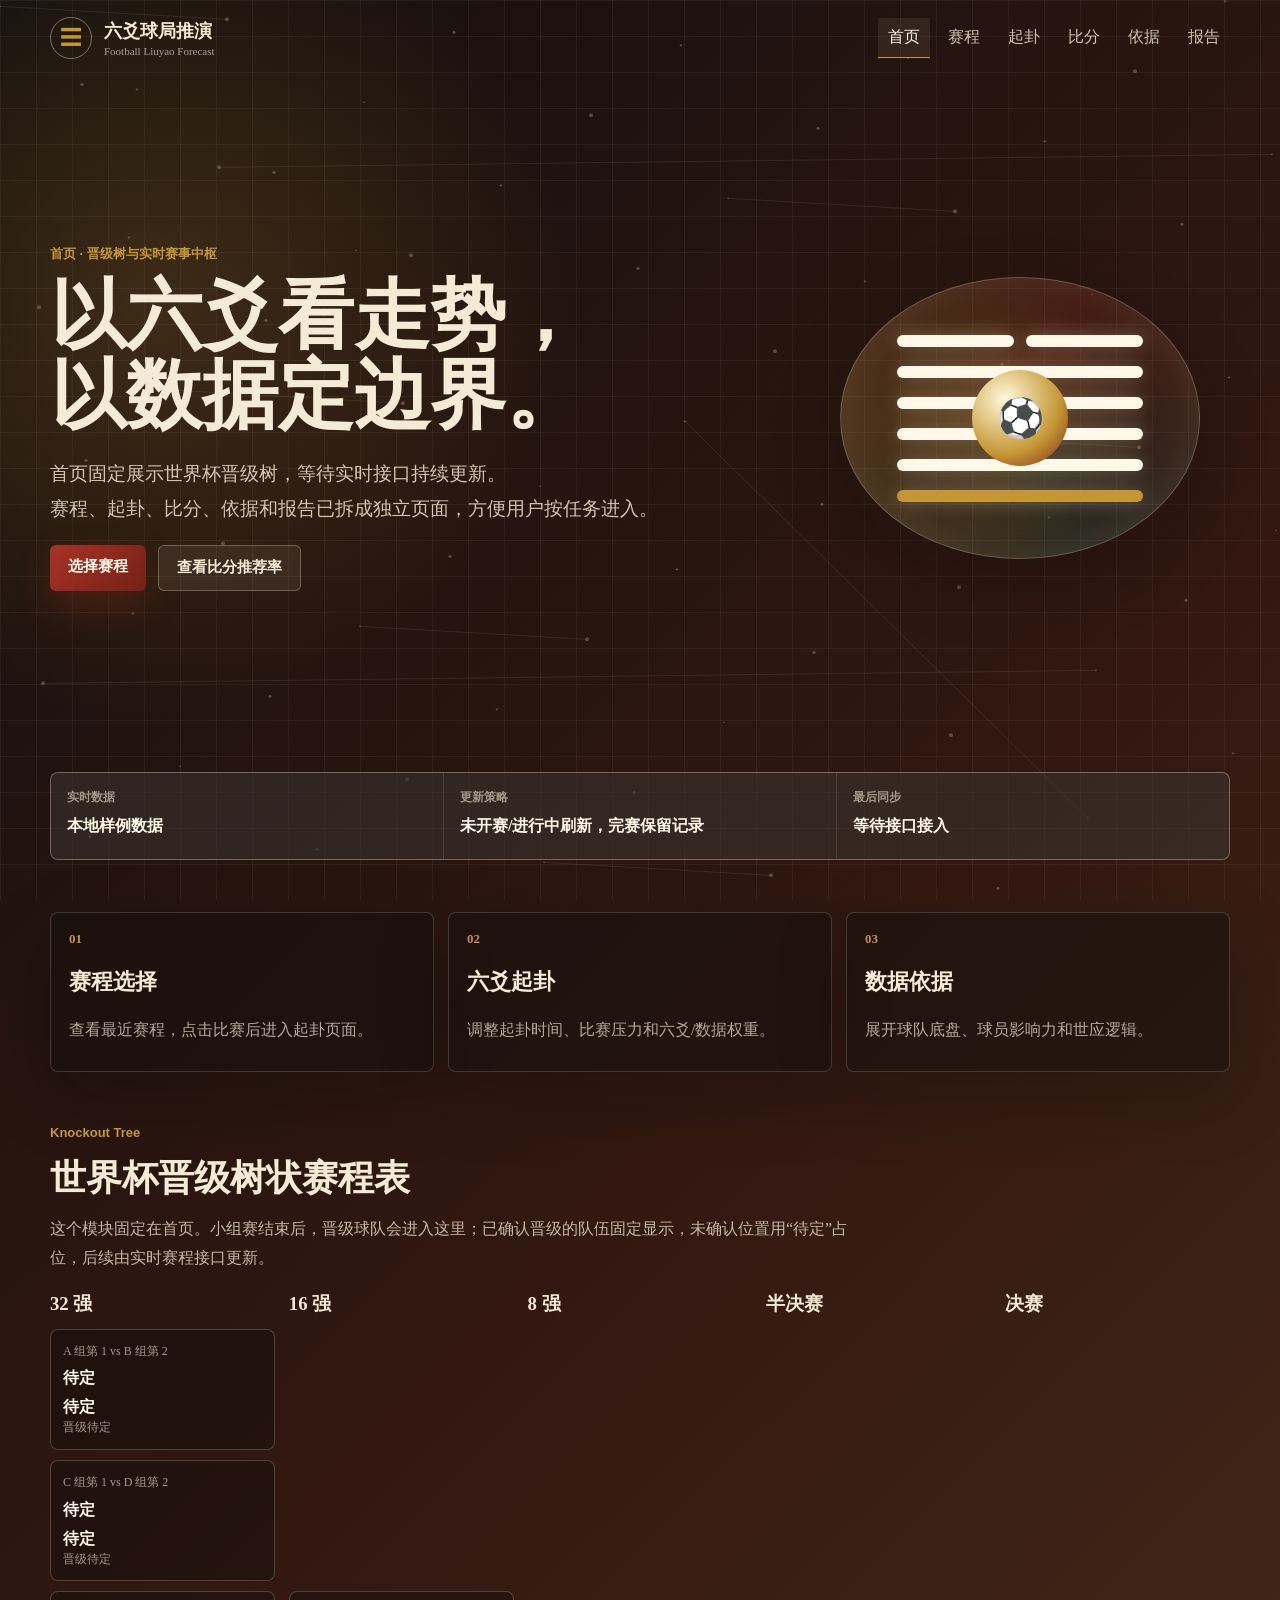
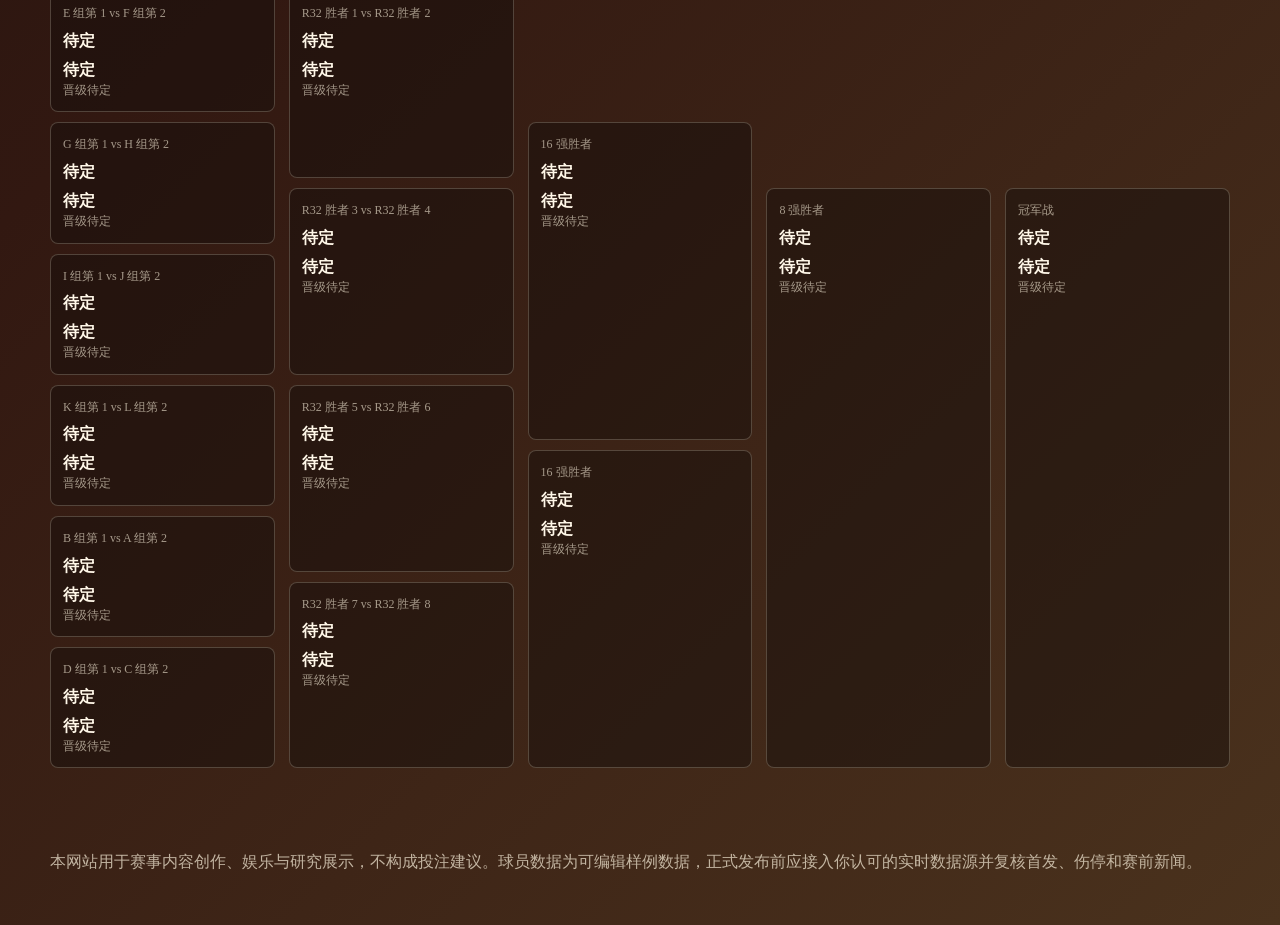
==== commit dbc3b45d: "Add files via upload" ====
--- a/index.html
+++ b/index.html
@@ -41,7 +41,7 @@
             </p>
             <div class="hero-actions">
               <a class="primary-link" href="./matches.html">选择赛程</a>
-              <a class="ghost-link" href="./scores.html">查看比分概率</a>
+              <a class="ghost-link" href="./scores.html">查看比分推荐率</a>
             </div>
           </div>
 
--- a/styles.css
+++ b/styles.css
@@ -649,6 +649,17 @@
   margin: 8px 0 16px;
   color: rgba(24, 18, 13, 0.68);
   line-height: 1.6;
+}
+
+.score-card-muted {
+  background:
+    linear-gradient(135deg, rgba(255, 250, 238, 0.82), rgba(215, 198, 166, 0.68)),
+    var(--paper);
+}
+
+.score-card-muted strong {
+  color: rgba(24, 18, 13, 0.62);
+  font-size: 34px;
 }
 
 .probability-bar {
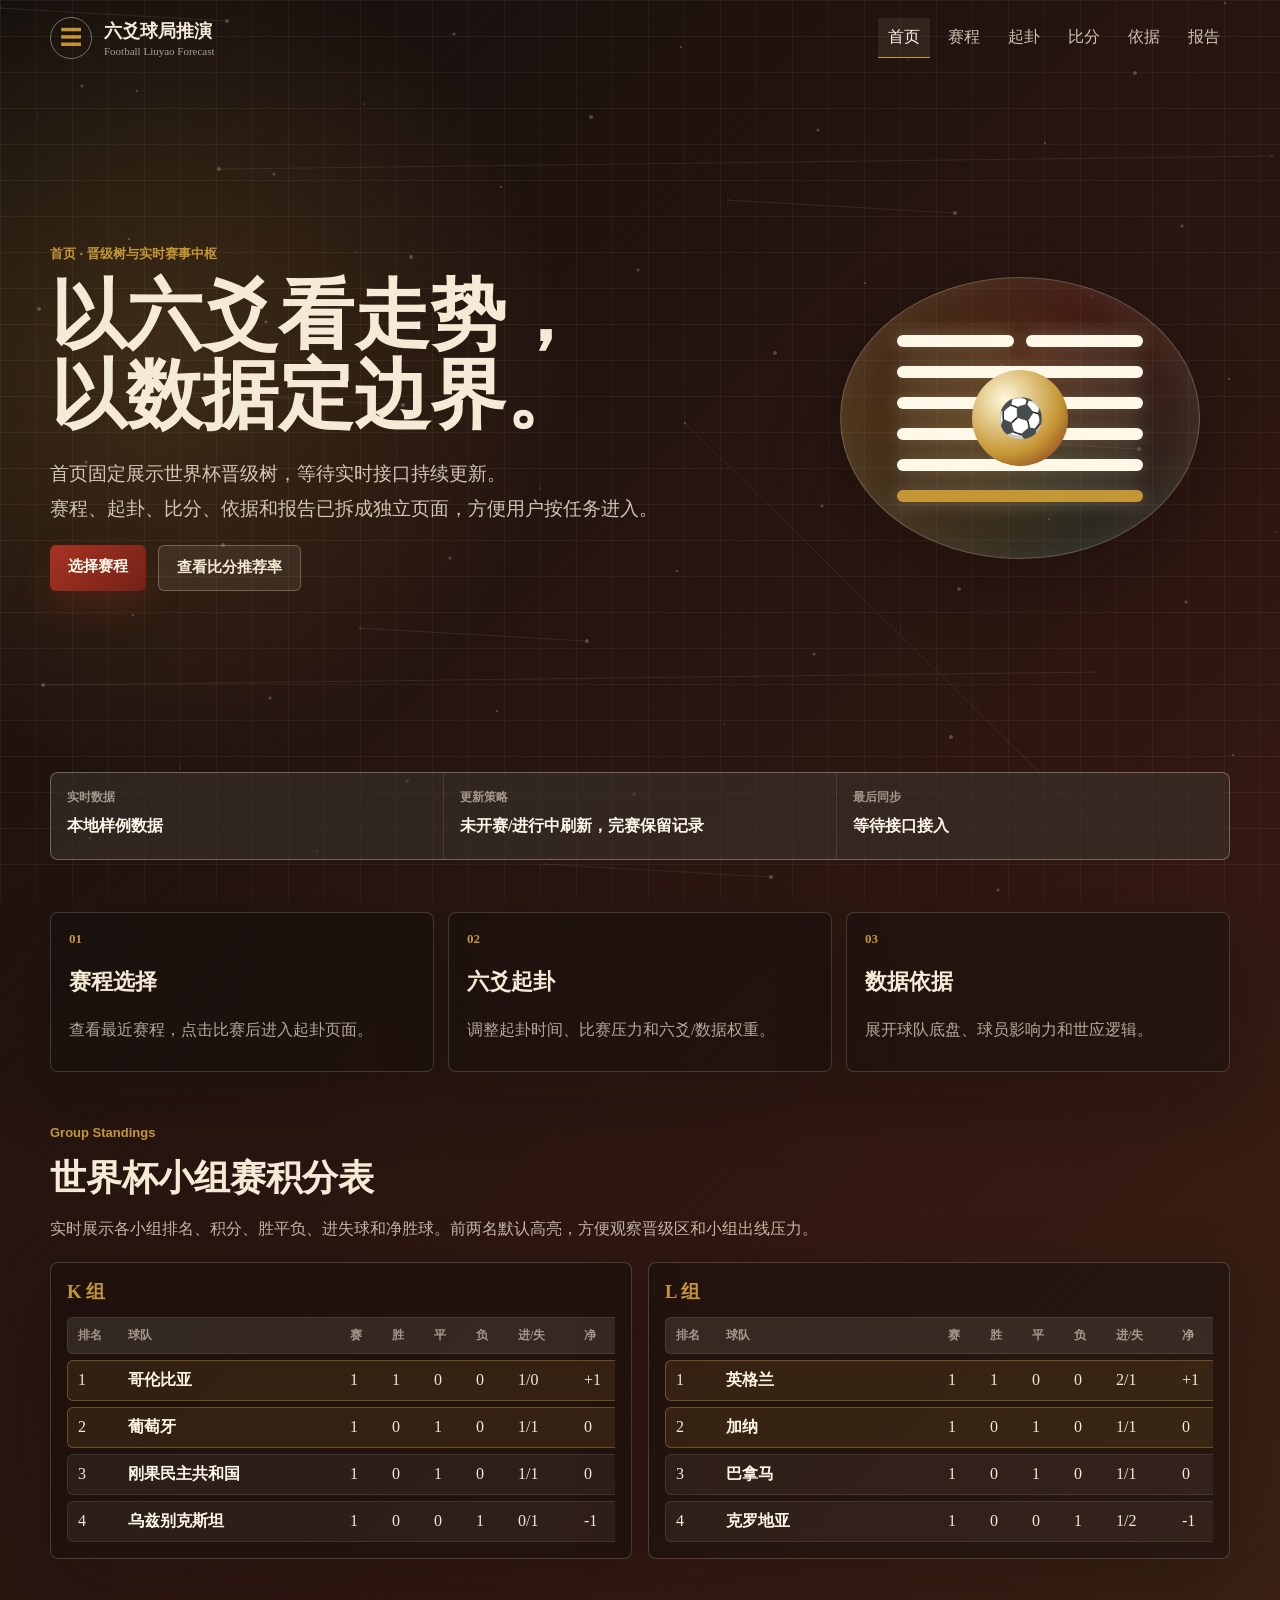
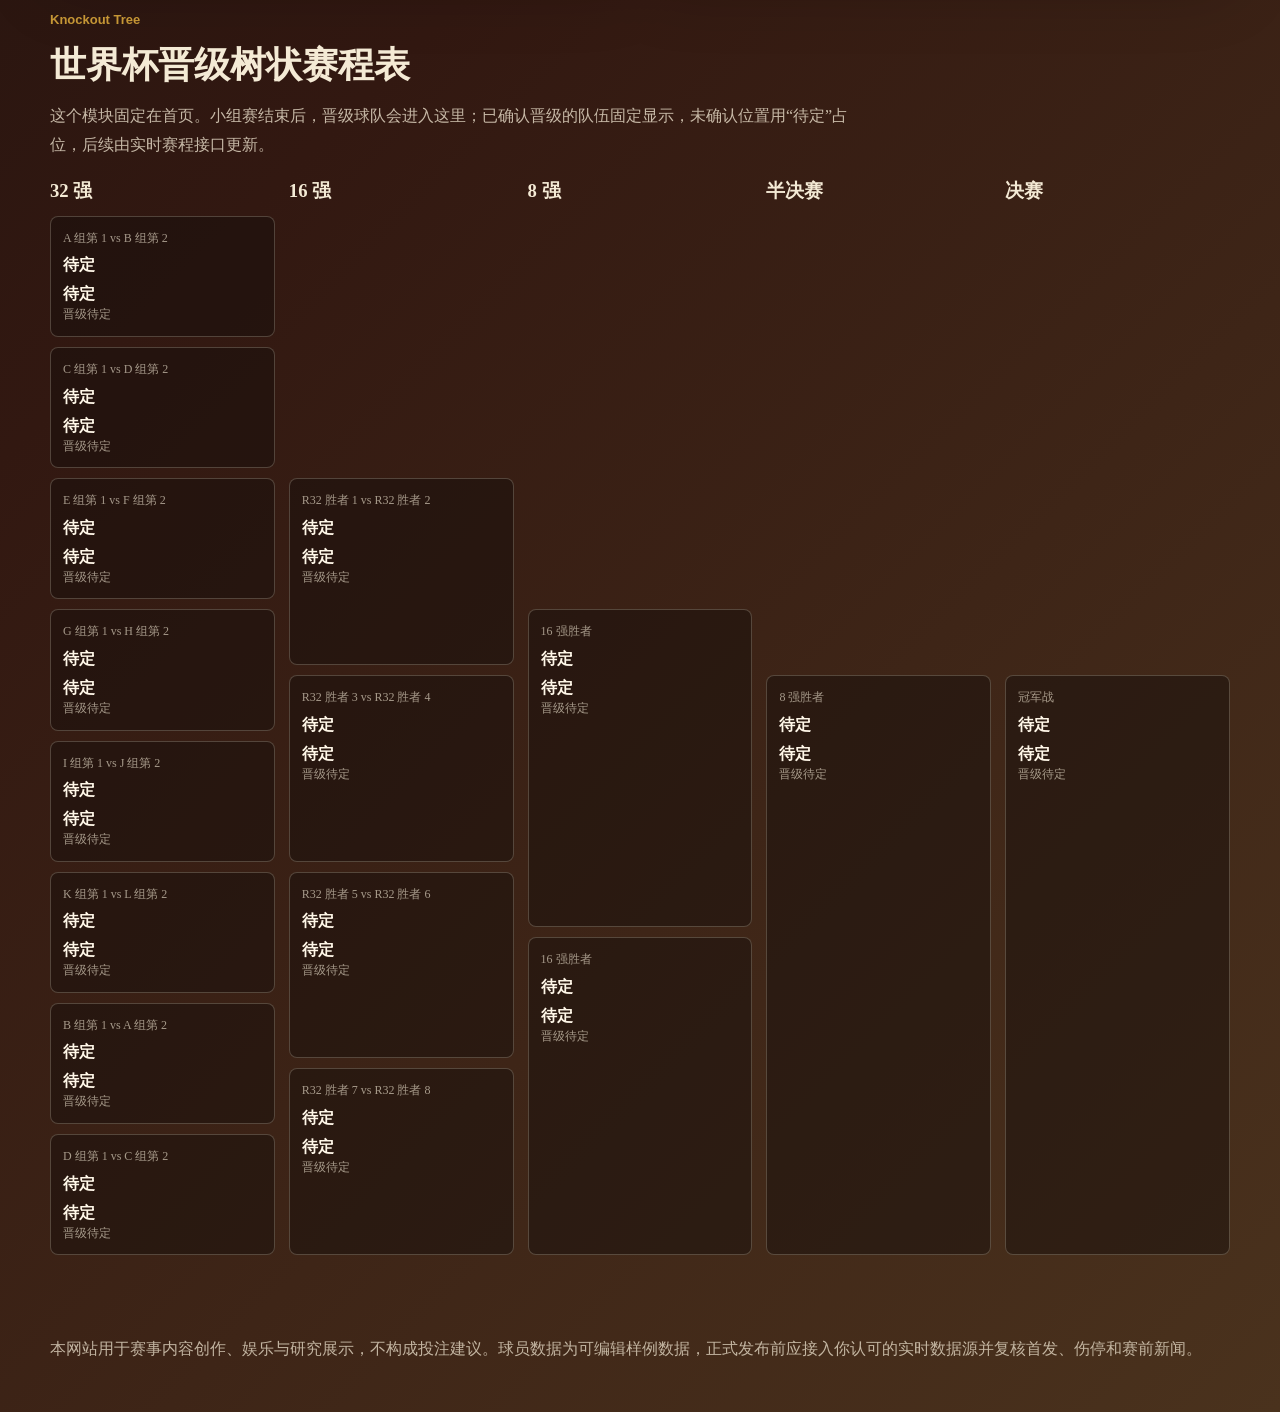
==== commit 7c6f6a01: "Add files via upload" ====
--- a/index.html
+++ b/index.html
@@ -84,6 +84,15 @@
           </a>
         </section>
 
+        <section id="standings" class="section-block standings-home" aria-labelledby="standings-title">
+          <div class="section-title">
+            <p class="eyebrow">Group Standings</p>
+            <h2 id="standings-title">世界杯小组赛积分表</h2>
+            <p>实时展示各小组排名、积分、胜平负、进失球和净胜球。前两名默认高亮，方便观察晋级区和小组出线压力。</p>
+          </div>
+          <div id="standings-board" class="standings-board"></div>
+        </section>
+
         <section id="bracket" class="section-block bracket-home" aria-labelledby="bracket-title">
           <div class="section-title">
             <p class="eyebrow">Knockout Tree</p>
--- a/styles.css
+++ b/styles.css
@@ -561,6 +561,10 @@
   line-height: 1.85;
 }
 
+.scenario-card.active-scenario {
+  outline: 2px solid var(--gold);
+}
+
 .metric-grid {
   display: grid;
   grid-template-columns: repeat(2, minmax(0, 1fr));
@@ -585,6 +589,79 @@
   margin: 8px 0 0;
   color: var(--red);
   font: 900 24px/1 Georgia, serif;
+}
+
+.standings-board {
+  display: grid;
+  grid-template-columns: repeat(2, minmax(0, 1fr));
+  gap: 16px;
+}
+
+.standings-group,
+.standings-empty {
+  border: 1px solid rgba(244, 234, 213, 0.2);
+  border-radius: 8px;
+  padding: 16px;
+  color: var(--paper);
+  background: rgba(20, 15, 13, 0.5);
+  box-shadow: var(--shadow);
+}
+
+.standings-group h3 {
+  margin: 0 0 12px;
+  color: var(--gold);
+}
+
+.standings-table {
+  display: grid;
+  gap: 6px;
+  overflow-x: auto;
+}
+
+.standings-row {
+  display: grid;
+  grid-template-columns: 42px minmax(120px, 1fr) repeat(4, 34px) 58px 42px 42px;
+  gap: 8px;
+  align-items: center;
+  min-width: 620px;
+  border: 1px solid rgba(244, 234, 213, 0.1);
+  border-radius: 6px;
+  padding: 9px 10px;
+  background: rgba(244, 234, 213, 0.06);
+}
+
+.standings-head {
+  color: rgba(244, 234, 213, 0.58);
+  font-size: 12px;
+  font-weight: 900;
+  background: rgba(244, 234, 213, 0.1);
+}
+
+.standings-row strong {
+  color: var(--paper-strong);
+}
+
+.standings-row b {
+  color: var(--gold);
+}
+
+.standings-row.qualify {
+  border-color: rgba(197, 150, 53, 0.4);
+  background: rgba(197, 150, 53, 0.12);
+}
+
+.standings-empty {
+  grid-column: 1 / -1;
+}
+
+.standings-empty strong {
+  color: var(--gold);
+}
+
+.standings-empty p {
+  margin: 10px 0 0;
+  color: rgba(244, 234, 213, 0.72);
+  line-height: 1.75;
 }
 
 .bracket-tree {
@@ -649,6 +726,15 @@
   margin: 8px 0 16px;
   color: rgba(24, 18, 13, 0.68);
   line-height: 1.6;
+}
+
+.score-card em {
+  display: block;
+  margin: -6px 0 14px;
+  color: rgba(24, 18, 13, 0.58);
+  font-size: 13px;
+  font-style: normal;
+  line-height: 1.65;
 }
 
 .score-card-muted {
@@ -778,7 +864,8 @@
   .reading-grid,
   .evidence-grid,
   .home-actions,
-  .insight-grid {
+  .insight-grid,
+  .standings-board {
     grid-template-columns: 1fr;
   }
 
